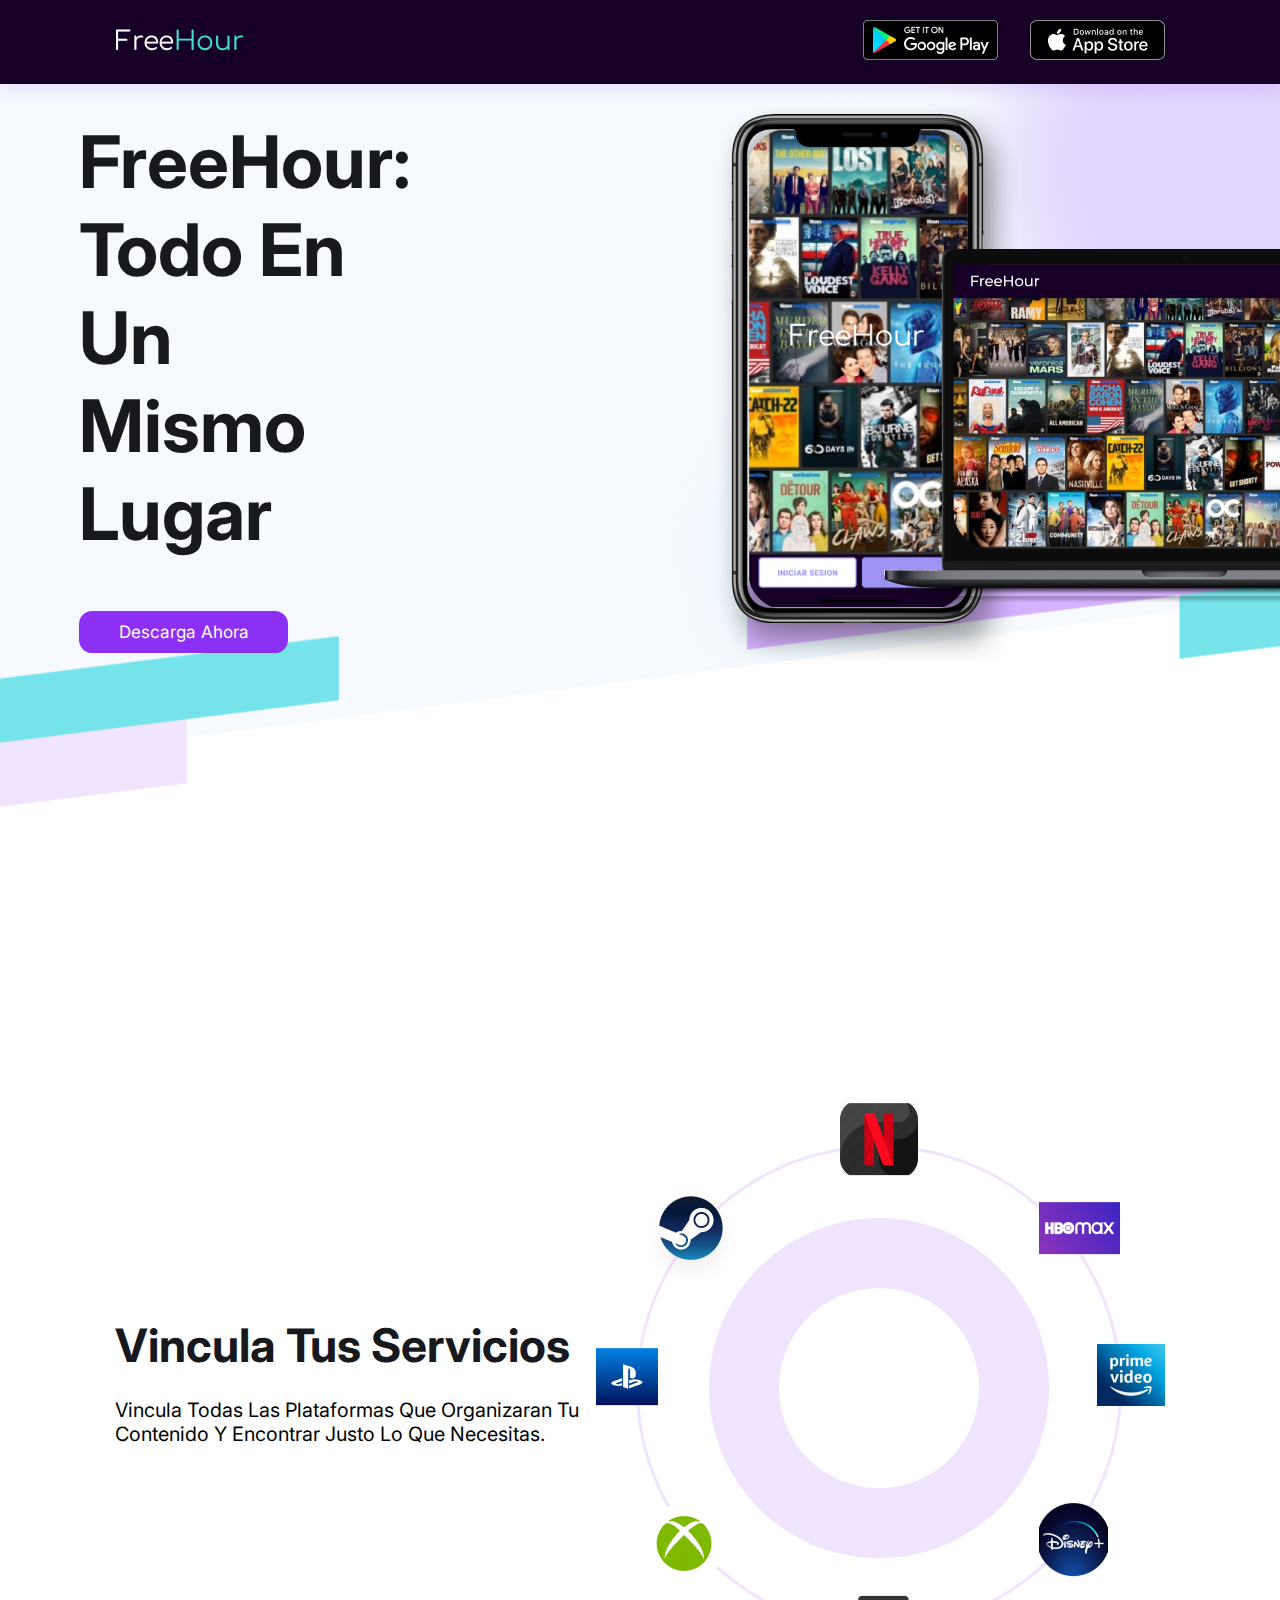
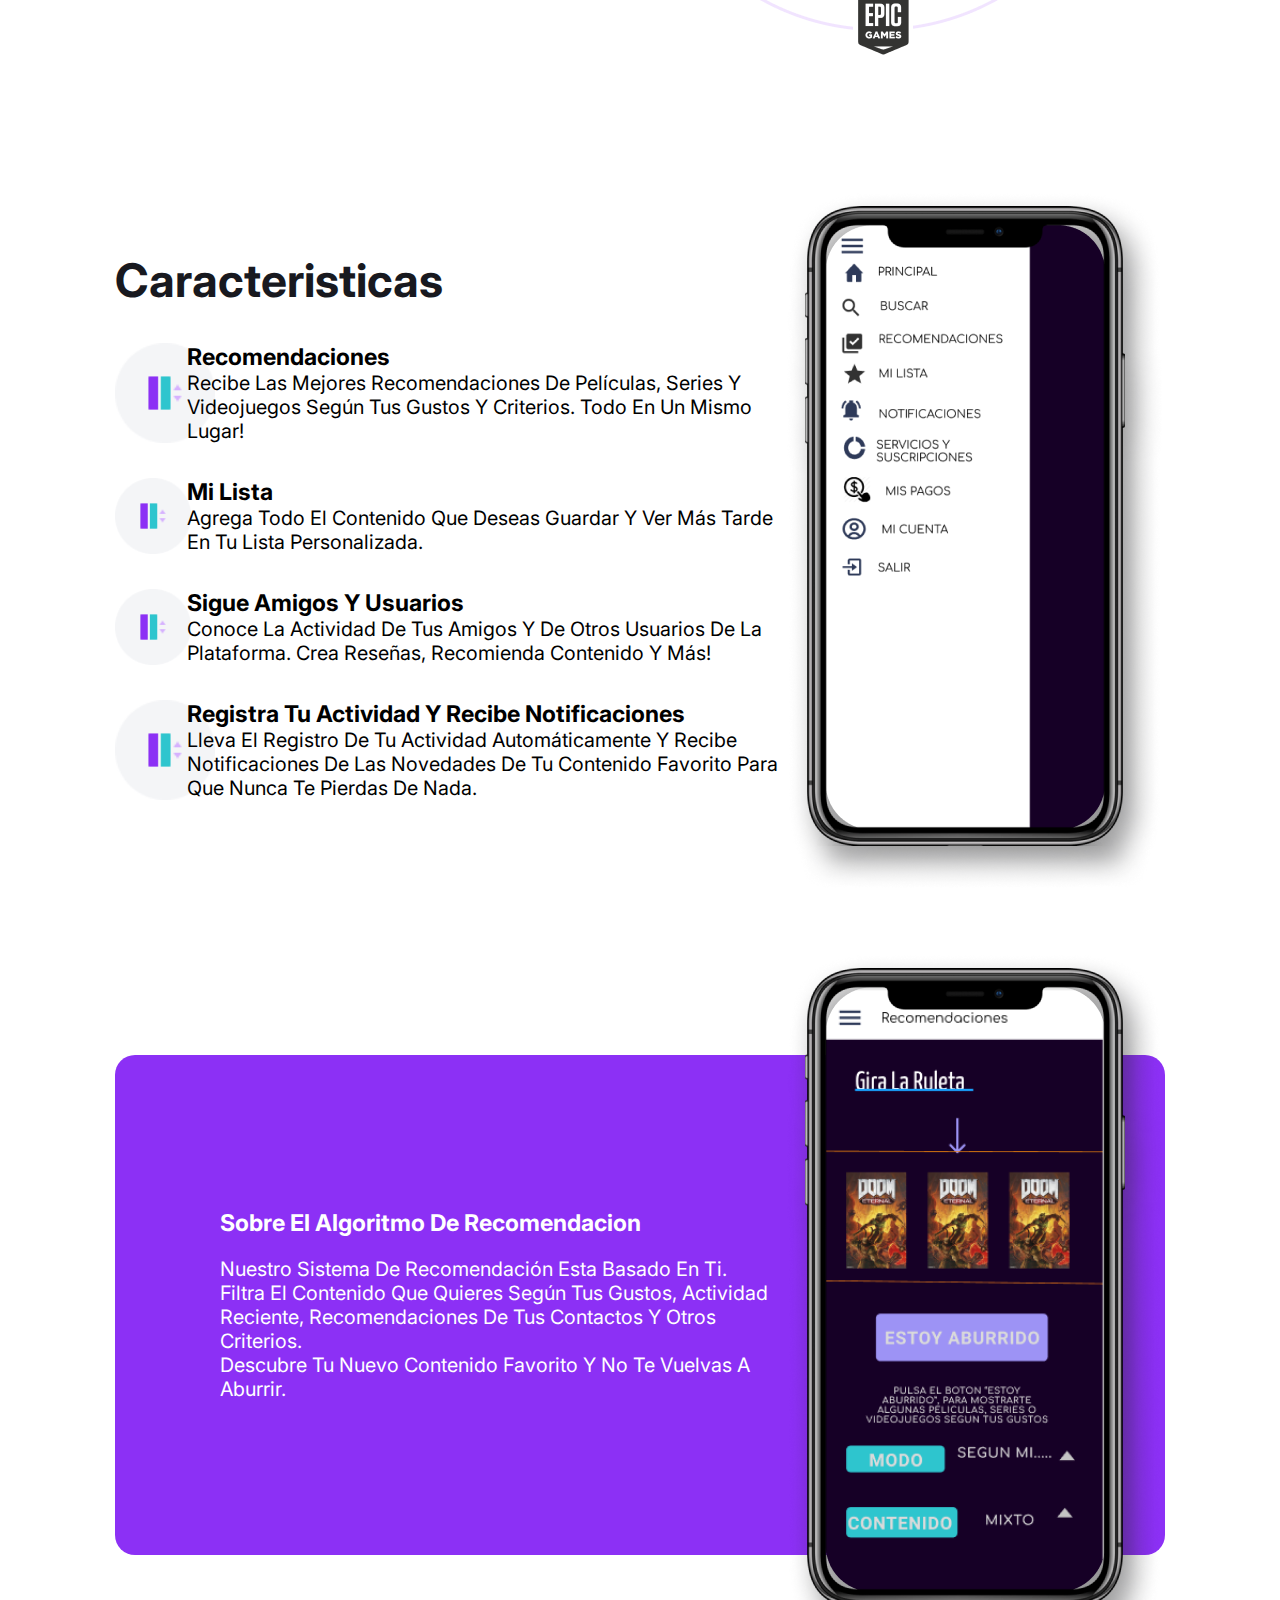
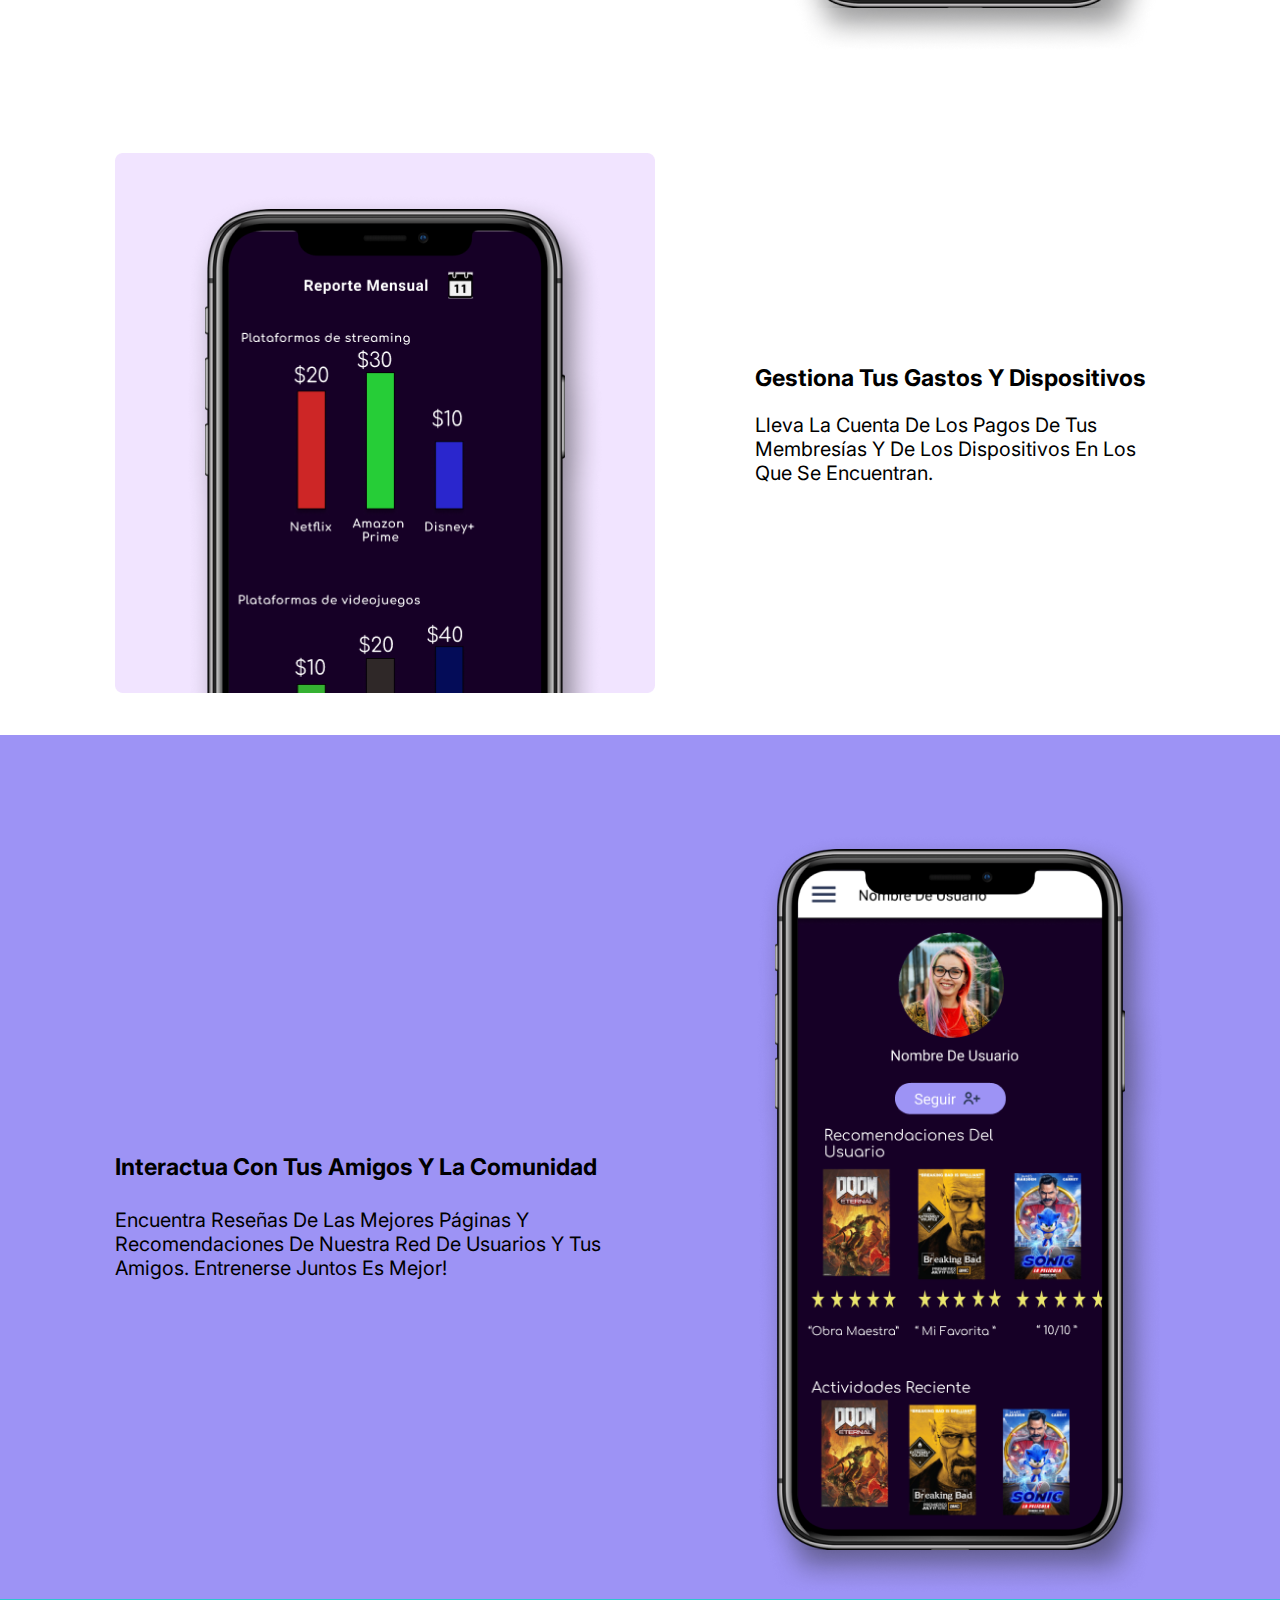
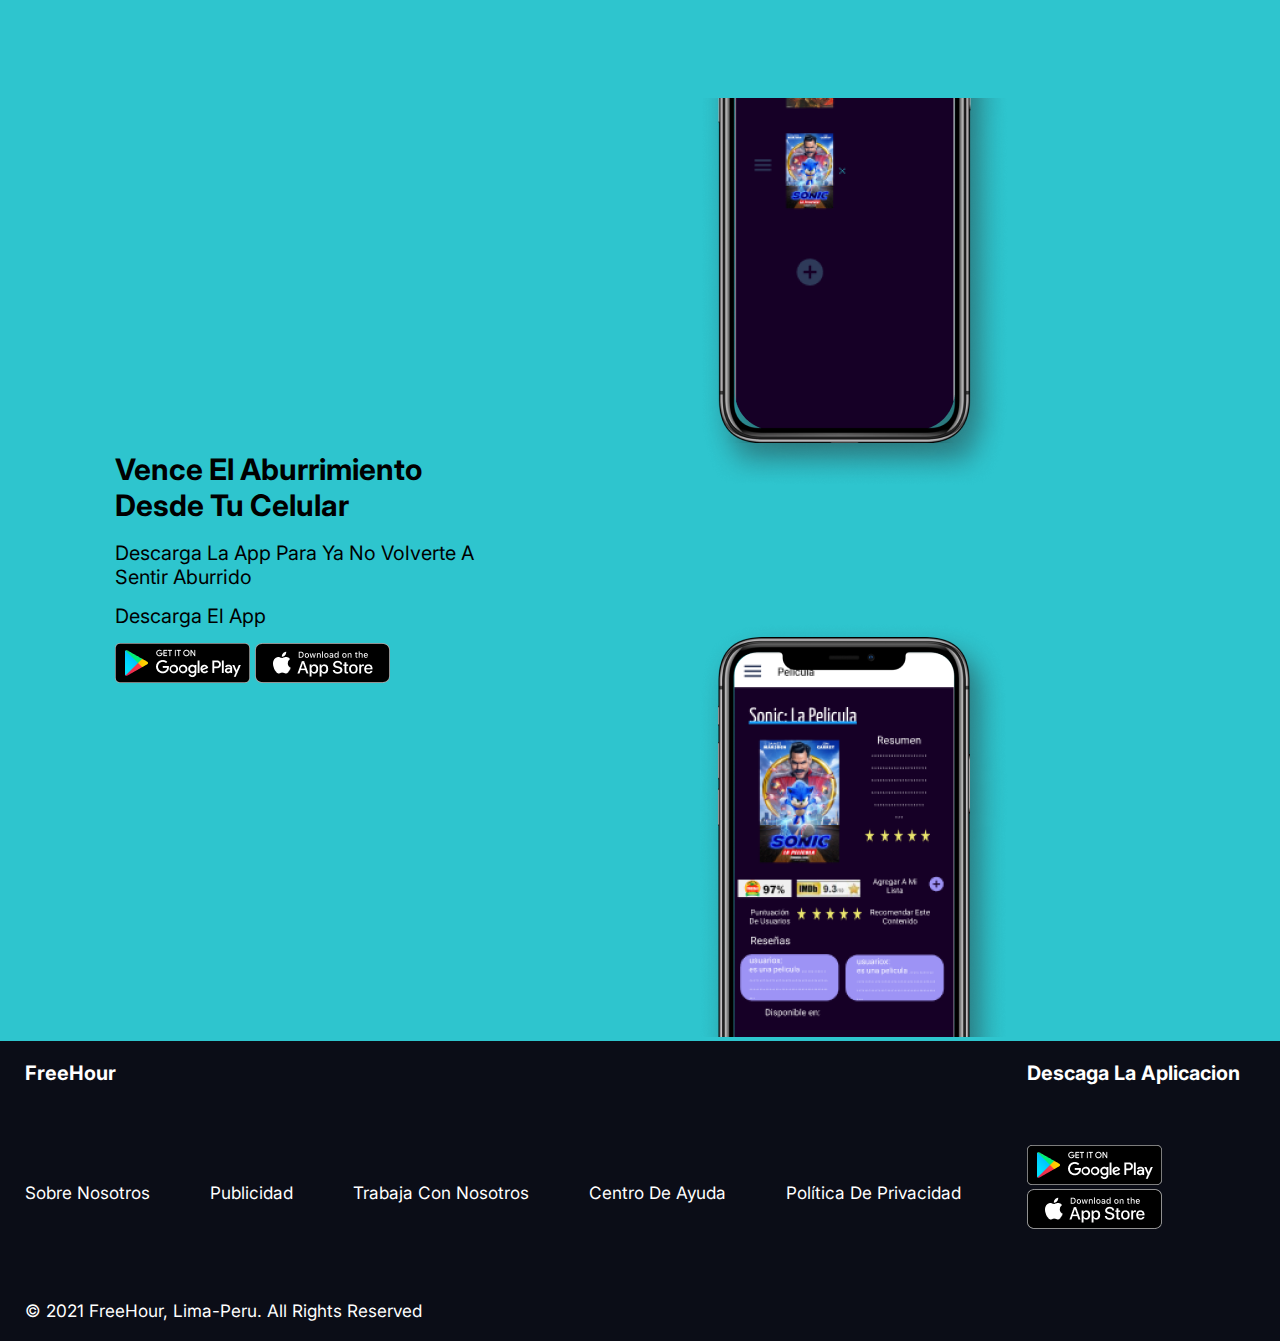
==== index.html @ 17c5844b "Add files via upload" ====
<!DOCTYPE html>
<html lang="en">
<head>
    <meta charset="UTF-8">
    <meta http-equiv="X-UA-Compatible" content="IE=edge">
    <meta name="viewport" content="width=device-width, initial-scale=1.0">
    <title>FreeHour</title>
    <link rel="stylesheet" href="styles.css">
    <link rel="preconnect" href="https://fonts.googleapis.com">
    <link rel="preconnect" href="https://fonts.gstatic.com" crossorigin>
    <!-- font awesome cdn link  -->
    <link rel="stylesheet" href="https://cdnjs.cloudflare.com/ajax/libs/font-awesome/5.15.3/css/all.min.css">
</head>
<body>
    <!--HEADER-->
    <header class="header" id="header">
        <a href="#" class="logo">
            Free<span>Hour</span>
        </a>
        <input type="checkbox" id="menu-bar">
        <label for="menu-bar" class="fas fa-bars"></label>  
        <nav class="navbar">
            <a href="#">
                <img src="./img/Google Play Badge.png" alt="Android">
            </a>
            <a href="#">
                <img src="./img/App Store Badge.png" alt="Ios">
            </a>
        </nav>
    </header>
    <main class="main">
        
        <!--PRINCIPAL-->
        <section class="home" id="home">
           <div class="content">
               <h3>FreeHour:</h3>
               <h3>Todo en un</h3>
               <h3>mismo lugar</h3>
               <a href="#" class="btn">Descarga Ahora</a>
           </div>
           <div class="image">
               <div class="celular">
                    <img src="./img/iPhone X.png" alt="Mobile">
               </div>
               <div class="laptop">
                    <img src="./img/Macbook Pro.png" alt="Desktop"> 
               </div>
           </div>
        </section>
        <!--VINCULA TUS CUENTAS-->
        <section class="vincular">
            <div class="vincular_content">
                 <h2>Vincula tus servicios</h2>
                 <p>Vincula todas las plataformas que organizaran tu contenido y encontrar justo lo que necesitas.</p>
            </div>
            <div class="aplicaciones_img">
                <img src="./img/Logos.png" alt="circulo">
            </div>
        </section>
        <!--CARACTERISTICAS-->
        <section class="caracteristicas">
            <div class="content">
                <h2>Caracteristicas</h2>
                <div class="lista_caracteristicas">
                    <ul>
                        <li>
                            <div class="caracteristicas_items">
                                <img src="./img/Feature Icon with circle.png" alt="">
                            </div>                            
                            <div class="caracteristicas_items_2">
                                <h3>Recomendaciones</h3>
                                <p>Recibe las mejores recomendaciones de películas, series y videojuegos según tus gustos y criterios. Todo en un mismo lugar!</p>
                            </div>
                        </li>
                        <li>
                            <div class="caracteristicas_items">
                                <img src="./img/Feature Icon with circle.png" alt="">
                            </div>
                            <div class="caracteristicas_items_2">
                                <h3>Mi lista</h3>
                                <p>Agrega todo el contenido que deseas guardar y ver más tarde en tu lista personalizada. </p>
                            </div>
                        </li>
                        <li>
                            <div class="caracteristicas_items">
                                <img src="./img/Feature Icon with circle.png" alt="">
                            </div>
                            <div class="caracteristicas_items_2">
                                <h3>Sigue amigos y usuarios</h3>
                                <p>Conoce la actividad de tus amigos y de otros usuarios de la plataforma. Crea reseñas, recomienda contenido y más!</p>
                            </div>
                        </li>
                        <li>
                            <div class="caracteristicas_items">
                                <img src="./img/Feature Icon with circle.png" alt="">
                            </div>
                            <div class="caracteristicas_items_2">
                                <h3>Registra tu actividad y recibe notificaciones</h3>
                                <p>Lleva el registro de tu actividad automáticamente y recibe notificaciones de las novedades de tu contenido
                                    favorito para que nunca te pierdas de nada.</p>
                            </div>                            
                        </li>
                    </ul>
                </div>
            </div>
            <div class="caracteristicas_img">
                <img src="./img/iPhone X_caracteristicas.png" alt="menu_caracteristicas">
            </div>
        </section>
        <!--SOBRE EL ALGORITMO-->
        <section class="algoritmo">
            <div class="card">
                <div class="content">
                    <h3>Sobre el algoritmo de recomendacion</h3>
                    <p>Nuestro sistema de recomendación esta basado en ti.</p>
                    <p>Filtra el contenido que quieres según tus gustos, actividad reciente, recomendaciones de tus contactos y otros criterios.</p>
                    <p>Descubre tu nuevo contenido favorito y no te vuelvas a aburrir.</p>
                </div>
                <div>
                    <img src="./img/iPhone X_algoritmo.png" alt="algoritmo">
                </div>
            </div>
        </section>
        <!--GESTIONA TUS GASTOS-->
        <section class="gastos">
            <div class="img_gastos">
                <img src="./img/Phone Mockup.png" alt="gastos">
            </div>
            <div class="content">
                <h3>Gestiona tus gastos y dispositivos</h3>
                <p>Lleva la cuenta de los pagos de tus membresías y de los dispositivos en los que se encuentran.</p>
            </div>
        </section>
        <!--INTERACTUA CON LA COMUNIDAD-->
        <section class="comunidad">
            <div class="content">
                <h3>Interactua con tus amigos y la comunidad</h3>
                <p>Encuentra reseñas de las mejores páginas y recomendaciones de nuestra red de usuarios y tus amigos. Entrenerse juntos es mejor!</p>
            </div>
            <div class="img_comunidad">
                <img src="./img/iPhone X_comunidad.png" alt="Comunidad">
            </div>
        </section>
        <!--DESCARGA-->
        <section class="descarga">
            <div class="content">
                <div class="title">
                    <h2>Vence el aburrimiento</h2>
                    <h2>desde tu celular</h2>
                </div>
                <p>Descarga la app para ya no volverte a sentir aburrido</p>
                <p>Descarga el app</p>
                <div class="img_descarga_app">
                    <a href="#">
                        <img src="./img/Google Play Badge.png" alt="Android">
                    </a>
                    <a href="#">
                        <img src="./img/App Store Badge.png" alt="Ios">
                    </a>
                </div>
            </div>
            <div class="img_app">
                <img src="./img/Phone Mockup_arriba.png" alt="celular_arriba">
                <img src="./img/iPhone X_abajo.png" alt="celular_abajo">
            </div>
            
        </section>
    </main>
    <!--FOOTER-->
    <footer class="footer_section">
        
        <div class="content">
            <h2>FreeHour</h2>
            <nav class="menu">
                <ul>
                    <li>Sobre Nosotros</li>
                    <li> Publicidad</li>
                    <li>Trabaja  con Nosotros</li>
                    <li>Centro de Ayuda</li>
                    <li>Política de Privacidad</li>
                </ul>
            </nav>
            <p>© 2021 FreeHour, Lima-Peru. All rights reserved</p>
        </div>
        <div class="descagar_aplicacion">
            <h2>Descaga la aplicacion</h2>
            <a href="#">
                <img src="./img/Google Play Badge.png" alt="Android">
            </a>
            <a href="#">
                <img src="./img/App Store Badge.png" alt="Ios">
            </a>
        </div>
    </footer>
    <!--SCROLL UP-->
    <a href=""></a>
</html>
---- styles.css ----
@import url('https://fonts.googleapis.com/css2?family=Comfortaa:wght@400;600;700&display=swap');
@import url('https://fonts.googleapis.com/css2?family=Inter:wght@300;400;500;600;900&display=swap');
:root{
    --header-color:#160026;
    --header-color-font:#fff;
}

*{
    margin: 0;
    padding: 0;
    box-sizing: border-box;
    text-decoration: none;
    outline: none;
    border: none;
    text-transform: capitalize;
}

*::selection{
    background: var(--header-color-font);
    color: #fff;
}

html{
    font-size: 82.5%;
    overflow-x: hidden;
}

body{
    background: #f9f9f9;
}

section{
    min-height: 80vh;
    padding: 0 9%;
    padding-top: 7.5rem;
}

.btn{
    font-family: 'Inter';
    display: inline-block;
    margin-top: 4rem;
    padding: .8rem 3rem;
    border-radius: 1rem;
    background: #8C30F5;
    font-size: 1.3rem;
    color: #160026;
    cursor: pointer;
    color: var(--header-color-font);
}

header{
    
    position: fixed;
    top: 0;
    left: 0;
    width: 100%;
    background: var(--header-color);
    box-shadow: 0 .5rem 1rem rgba(103, 28, 224, 0.1);
    padding: 1.5rem 9%;
    display: flex;
    align-items: center;
    justify-content: space-between;
    z-index: 1000;
}

header .logo{
    font-size: 2rem;
    font-family: 'Comfortaa', sans-serif;
    color: var(--header-color-font);
}

header .logo span{
    color:turquoise;
}

header .navbar a{
    font-family: 'Comfortaa', sans-serif;
    font-size: 1.2rem;
    margin-left: 2rem;
    color:var(--header-color-font)
}

header .navbar a:hover{
    color:violet;
}

header input{
    display:none;
}

header label{
    color: var(--header-color-font);
    font-size: 2rem;
    cursor: pointer;
    visibility: none;
    opacity: 0;
}

.home{
    padding-bottom: 300px;
    display: flex;
    /*flex-direction: column;*/
    align-items: center;
    justify-content: center;
    background: url(./img/Background.png) no-repeat;
    background-size: cover;
    background-position: center;
}

.home .content{
    justify-items: center;
}

.home .image{
    padding-left: 300px;
    display:flex;
}

.home .image img{
    
    animation: float 3s linear infinite;
    
}

.home .image .celular{
    width: 25vw;
}

.home .image .laptop{
    margin-top: 150px;
    margin-left: -150px;
    width: 25vw;
}

@keyframes float{
    0%, 100%{
        transform: translateY(0rem);
    }
    50%{
        transform: translateY(-3.5rem);
    }
}

.home .content h3{
    font-family: 'Inter';
    font-size: 5.5rem;
    color: #18191F;
}

.vincular{
    display: flex;
    background: #FFFFFF;
    align-items: center;
    justify-content: center;
    
}

.vincular .vincular_content h2{
    font-family: 'Inter';
    font-size: 3.5rem;
    color: #18191F;
    margin-bottom: 5%;
}

.vincular .vincular_content p{
    font-family: 'Inter';
    font-size: 1.5rem;
}

.caracteristicas{
    background: #FFFFFF;
    display: flex;
    align-items: center;
    justify-content: center;
}

.caracteristicas .content h2{
    font-family: 'Inter';
    font-size: 3.5rem;
    color: #18191F;
    padding-bottom: 35px;
}

.caracteristicas .content .lista_caracteristicas{
    display: flex;
    font-family: 'Inter';
    font-size: 1.5rem;
    justify-content: space-between;
}
.lista_caracteristicas ul li{
    display: flex;
    padding-bottom: 35px;
}

.caracteristicas_items{
    display: flex;
    flex-direction: row;
}
.caracteristicas_items_2{
    display: flex;
    flex-direction: column;
}
.caracteristicas .content .lista_caracteristicas li{
    list-style: none;
}

.algoritmo{
    background: #FFFFFF;
    align-items: center;
    justify-content: center;
    display: flex;
}

.algoritmo .card{
    display: flex;
    align-items: center;
    justify-content: center;
    background:  #8C30F5;
    border-radius: 20px;
    height: 500px;
    width: 1500px;
    position: relative;
    padding-left: 10%;
}

.algoritmo .content{
    font-family: 'Inter';  
    font-size: 1.5rem;
    color: var(--header-color-font);
    
}

.algoritmo .content h3{
    margin-bottom: 20px;
    
}

.algoritmo .content p{
    margin-bottom: none;
}

.gastos{
    background: #FFFFFF;
    display: flex;
    align-items: center;
    justify-content: center;
}

.gastos .content{
    padding-left: 100px;
    font-family: 'Inter';
    font-size: 1.5rem;
}

.gastos .content h3{
    margin-bottom: 5%;
}

.comunidad{
    background: #9D93F5;
    display: flex;
    align-items: center;
    justify-content: center;
}

.comunidad .content{
    font-family: 'Inter';
    font-size: 1.5rem;
    padding-right: 10%;
}

.comunidad .content h3{
    margin-bottom: 5%;
}

.descarga{
    background: #2EC5CE;
    display: flex;
    align-items: center;
    justify-content: center;
    
}

.descarga .content{
    font-family: 'Inter';
    font-size: 1.5rem;
    padding-right: 20%;
}

.descarga .content .title{
    margin-bottom: 5%;
}

.descarga .content p{
    margin-bottom: 4%;
}

.footer_section{
    background: #0B0D17;
    color: var(--header-color-font);
    display: flex;
    height: 300px;
    justify-content: space-between;
}

.footer_section .content{
    justify-content: space-between;
    font-family: 'Inter';
    display: flex;
    flex-direction: column;
    
    padding-left: 25px;
}

.footer_section .content h2{
    padding-top: 20px;
    font-size: 1.5rem;
}

.footer_section .content p{
    padding-bottom: 20px;
    font-size: 1.3rem;
}

.footer_section .content .menu ul{
    display: flex;
    font-size: 1.3rem;
}

.footer_section .content .menu ul li{
    
    padding-right: 60px;
    list-style: none;
}

.footer_section .descagar_aplicacion{
    display: flex;
    flex-direction: column;
    padding-right: 40px;
}
.footer_section .descagar_aplicacion h2{
    padding-top: 20px;
    padding-bottom: 60px;
    font-size: 1.5rem;
    font-family: 'Inter';
}






















































/*media queries*/
@media (max-width:1200px){
    html{
        font-size: 72.5%;
        overflow-x: hidden;
    }
    .laptop img{
        display: none;
    }
}

@media (max-width:768px){
    
    header label{
        visibility: visible;
        opacity: 1;
    }
    header .navbar{
        position: absolute;
        top: 100%;
        left: 0;
        width: 100%;
        background: #fff;
        padding:1rem 2rem;
        border-top: 1px solid rgba(124, 46, 197, 0.2);
        box-shadow: 0 .5rem 1rem rgba(124, 46, 197, 0.1);
        transform-origin: top;
        transform: scaleY(0);
        opacity: 0;
    }
    header .navbar a{
        color:var(--header-color);
        display: block;
        margin: 2rem 0;
        font-size: 2rem;
    }
    header input:checked ~ .navbar{
        transform: scaleY(1);
        opacity: 1;
    }

    header input:checked ~label::before{
        content: '\f00d';
    }
}

@media (max-width:450px){
    html{
        font-size: 62.5%;
        overflow-x: hidden;
    }
}
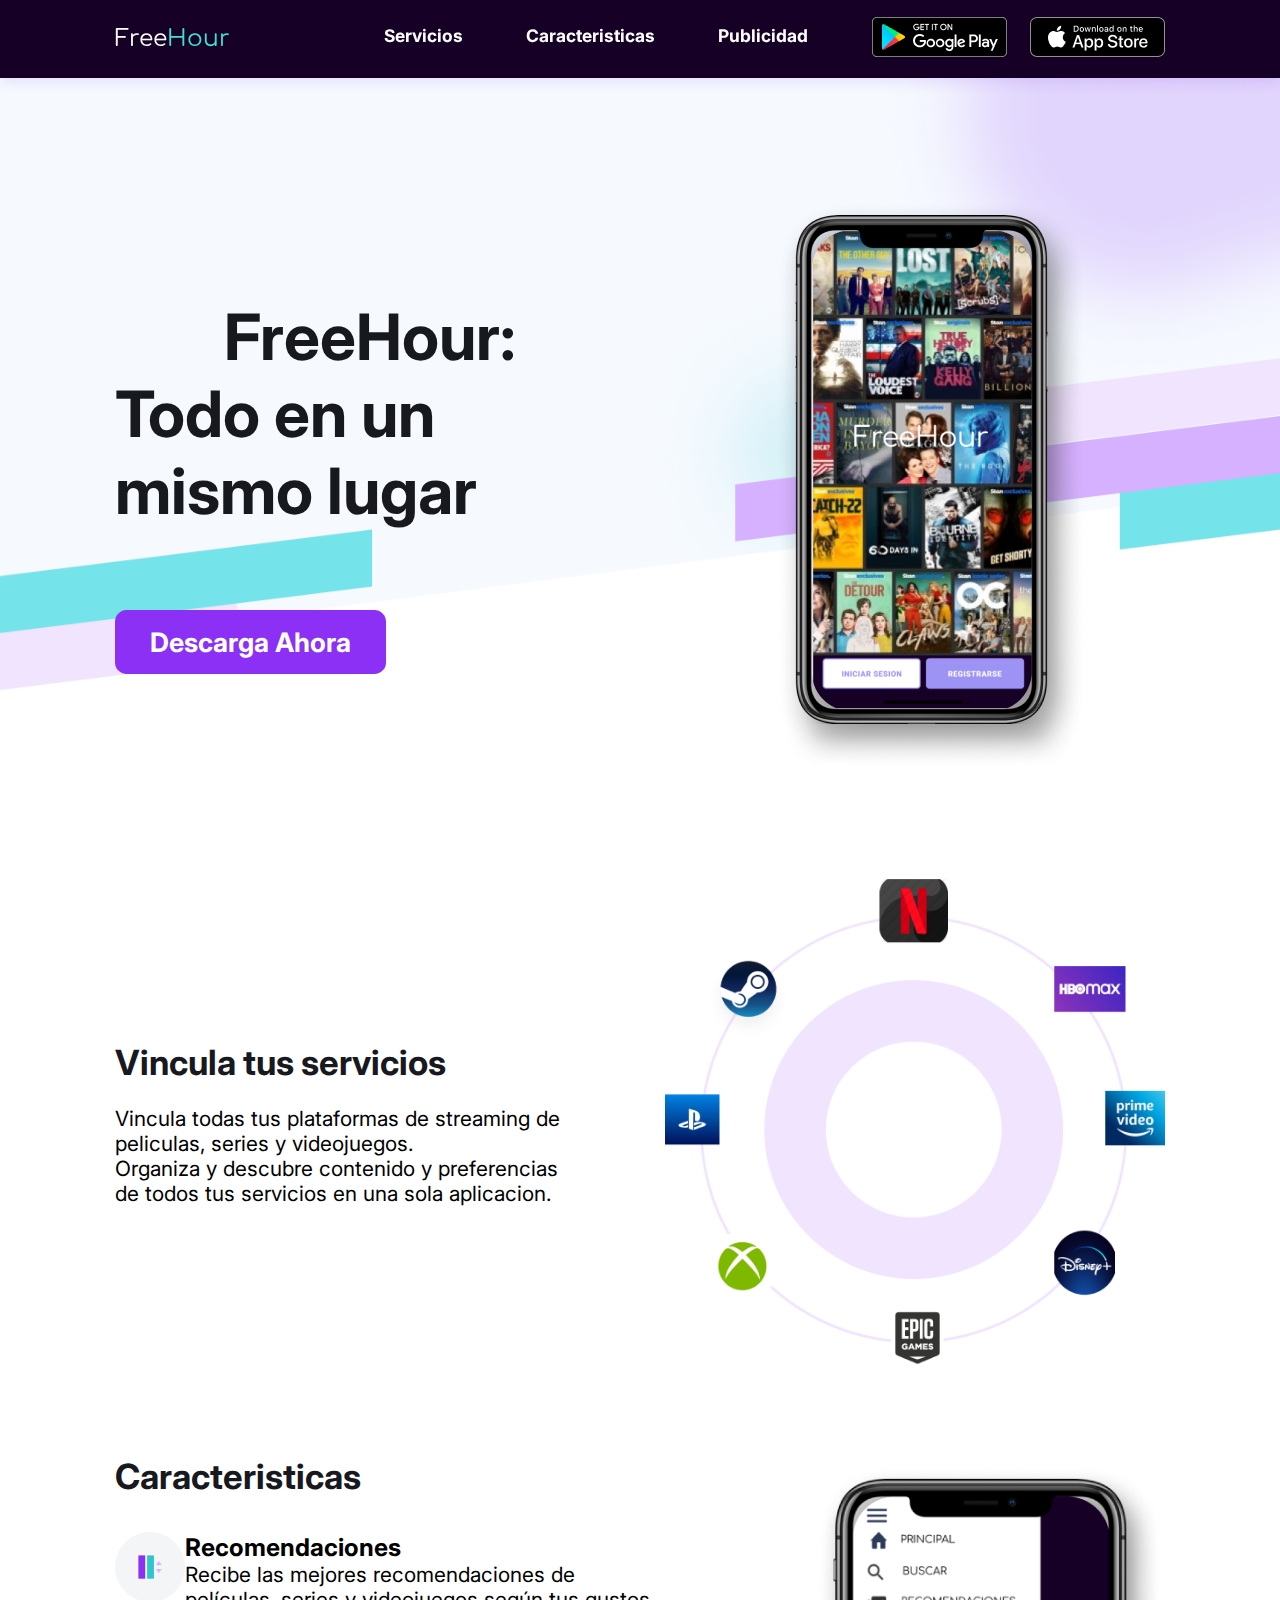
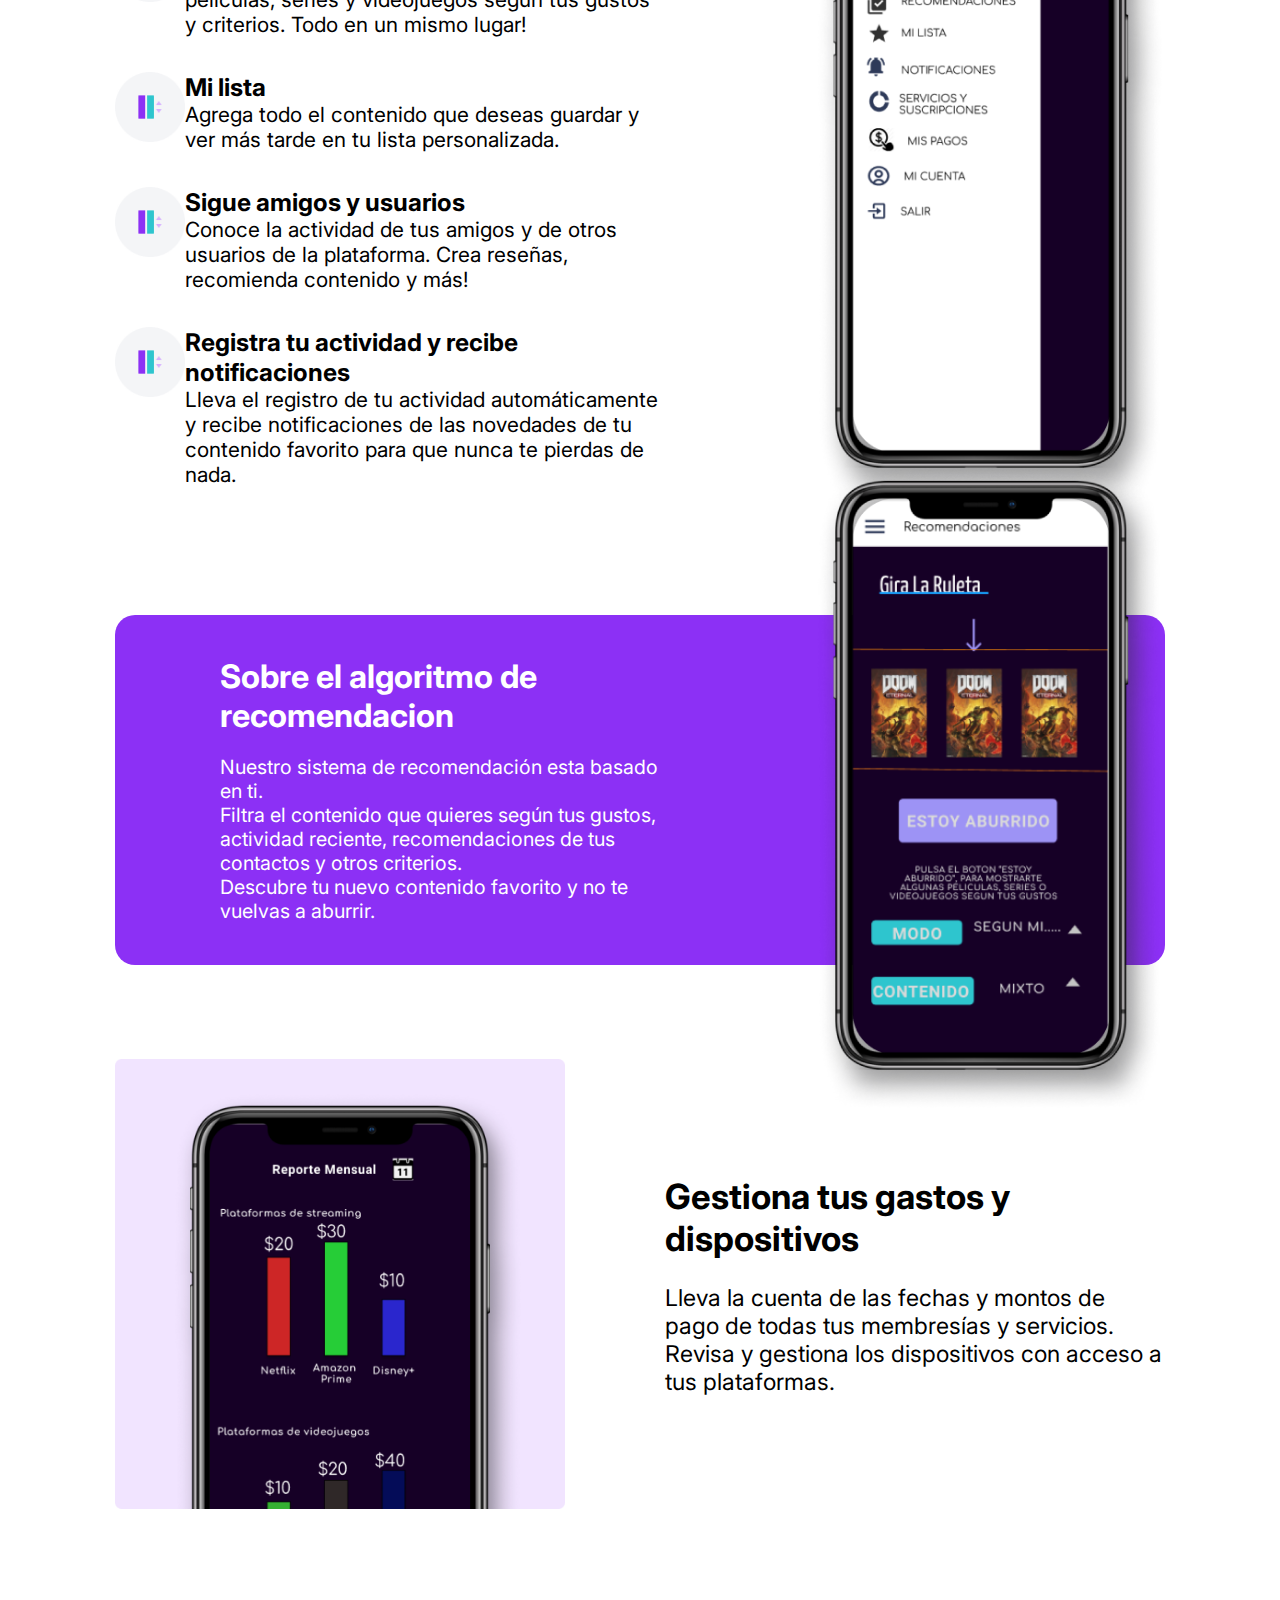
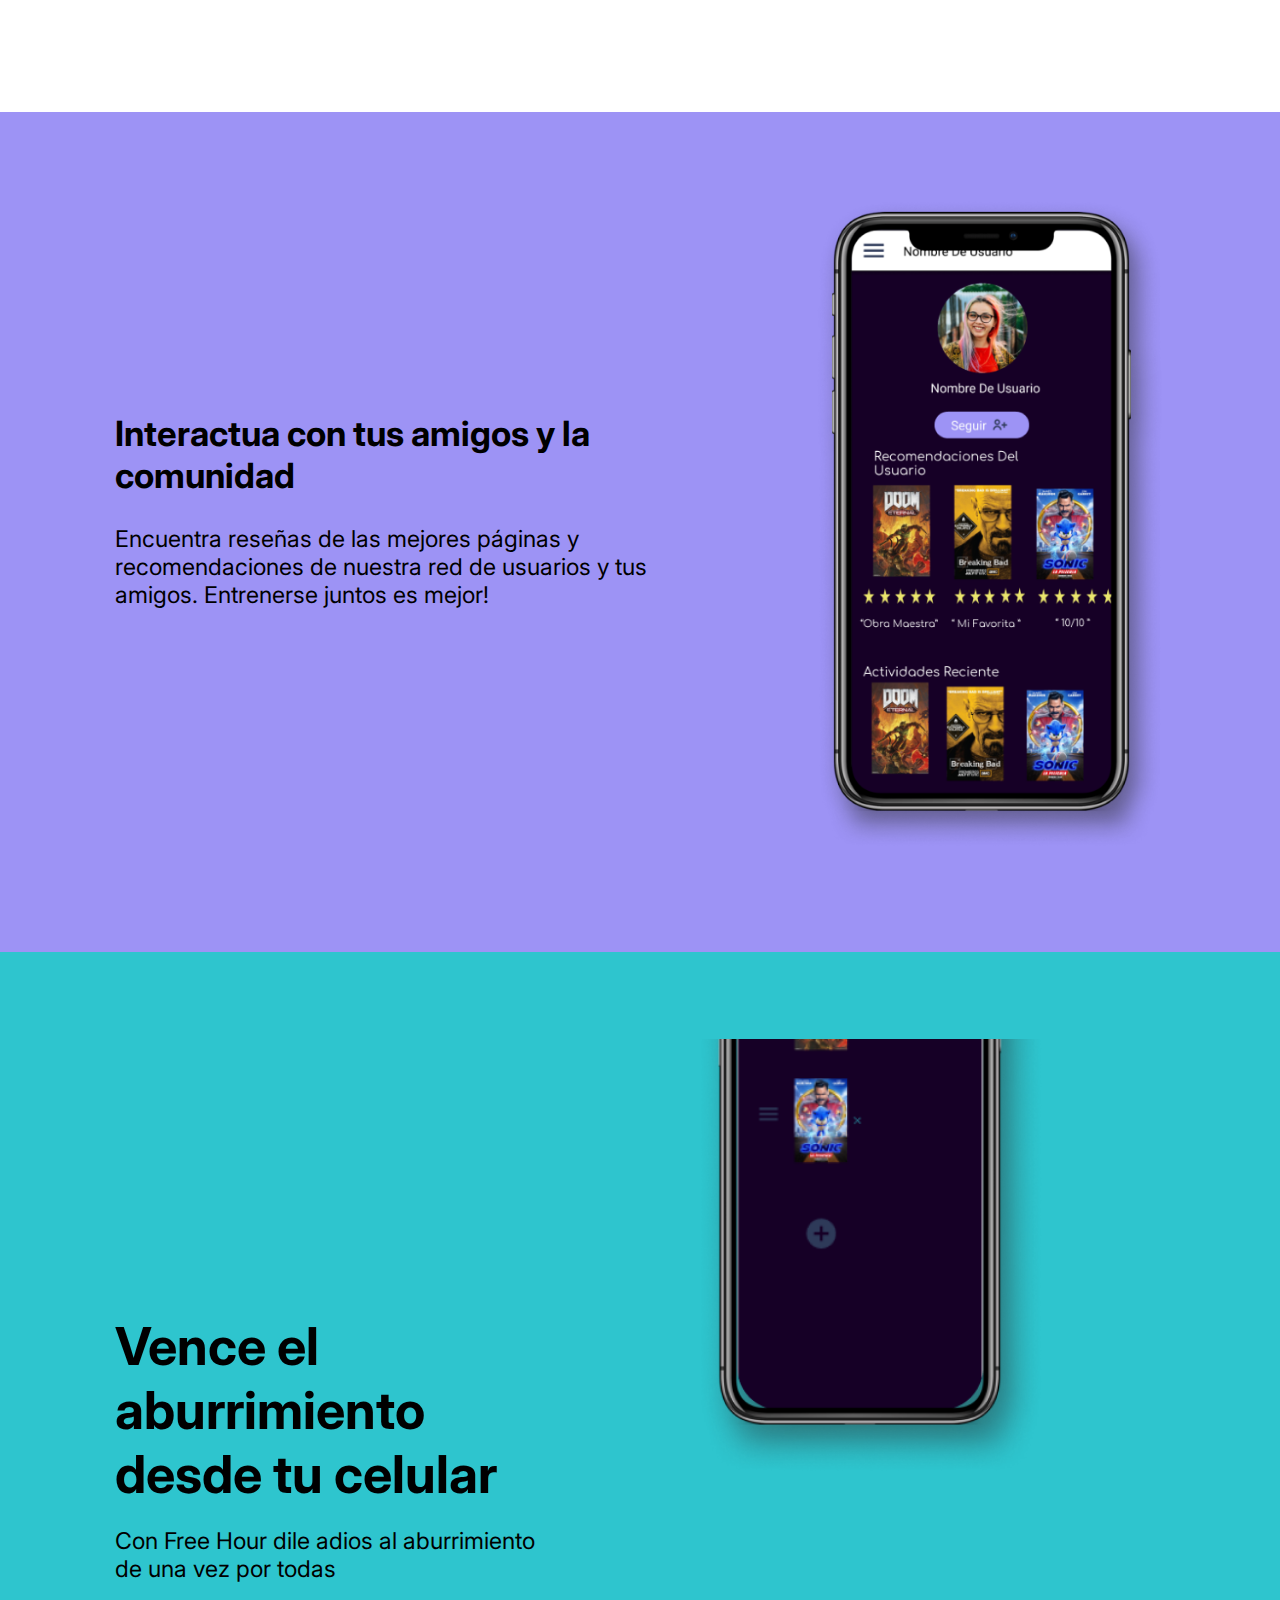
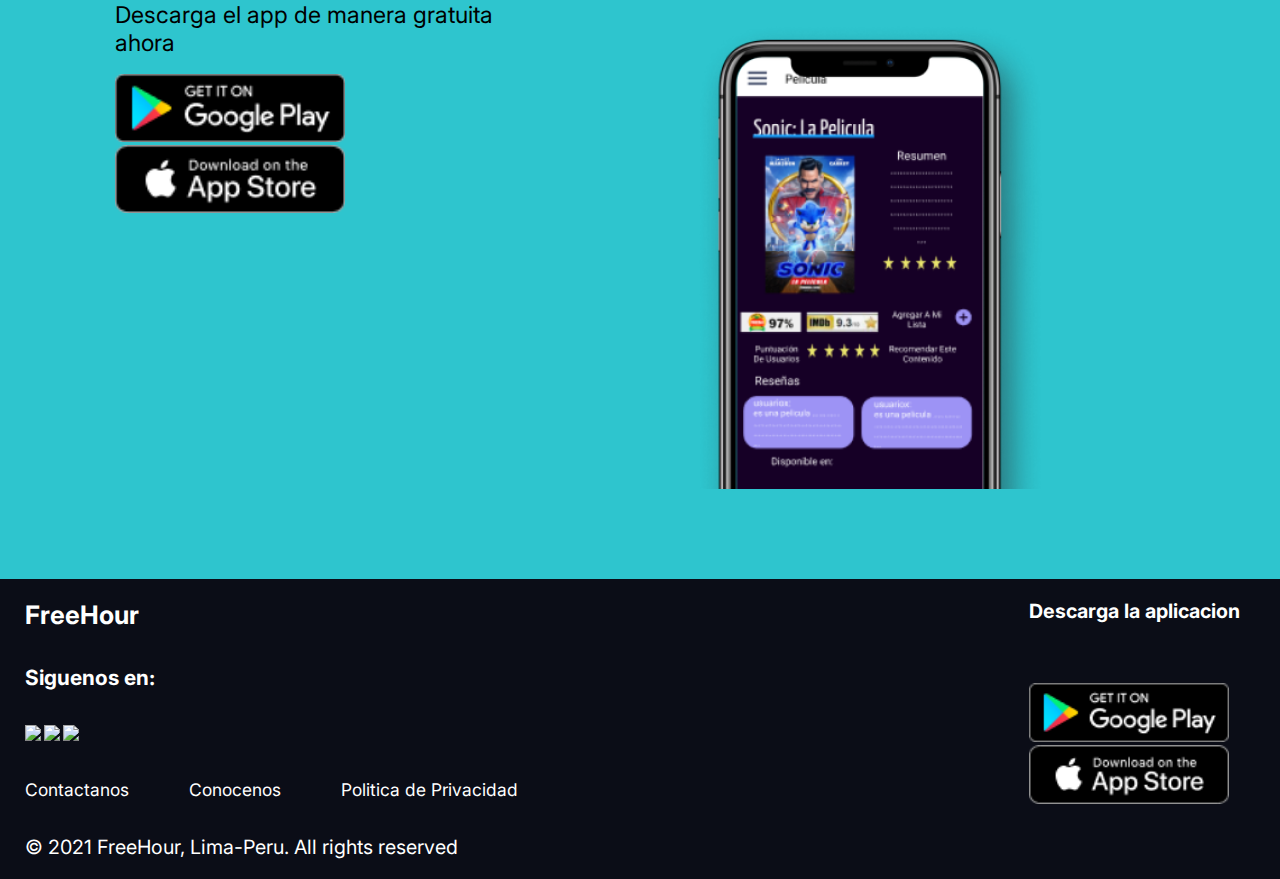
==== commit daf7b93d: "Actualización del archivo HTLM fuente" ====
--- a/index.html
+++ b/index.html
@@ -1,29 +1,34 @@
 <!DOCTYPE html>
 <html lang="en">
-<head>
-    <meta charset="UTF-8">
-    <meta http-equiv="X-UA-Compatible" content="IE=edge">
-    <meta name="viewport" content="width=device-width, initial-scale=1.0">
-    <title>FreeHour</title>
-    <link rel="stylesheet" href="styles.css">
-    <link rel="preconnect" href="https://fonts.googleapis.com">
-    <link rel="preconnect" href="https://fonts.gstatic.com" crossorigin>
-    <!-- font awesome cdn link  -->
-    <link rel="stylesheet" href="https://cdnjs.cloudflare.com/ajax/libs/font-awesome/5.15.3/css/all.min.css">
-</head>
+    <head>
+        <meta charset="UTF-8">
+        <meta http-equiv="X-UA-Compatible" content="IE=edge">
+        <meta name="viewport" content="width=device-width, initial-scale=1.0">
+        <title>FreeHour</title>
+        <link rel="stylesheet" href="styles.css">
+        <link rel="preconnect" href="https://fonts.googleapis.com">
+        <link rel="preconnect" href="https://fonts.gstatic.com" crossorigin>
+        <!-- font awesome cdn link  -->
+        <link rel="shortcut icon" href="./img/favicon.ico" type="image/x-icon">
+        <link href="https://cdn.jsdelivr.net/npm/bootstrap-icons@1.5.0/font/bootstrap-icons.css" rel="stylesheet">
+        <link rel="stylesheet" href="https://cdnjs.cloudflare.com/ajax/libs/font-awesome/5.15.3/css/all.min.css">
+    </head>
 <body>
     <!--HEADER-->
     <header class="header" id="header">
-        <a href="#" class="logo">
+        <a href="./index.html" class="logo">
             Free<span>Hour</span>
         </a>
         <input type="checkbox" id="menu-bar">
         <label for="menu-bar" class="fas fa-bars"></label>  
         <nav class="navbar">
-            <a href="#">
+            <a href="#cuentas"><h2> Servicios</h2></a>
+            <a href="#caract"><h2> Caracteristicas</h2></a>
+            <a href="./contactanos.html"><h2> Publicidad</h2></a>
+            <a href="https://play.google.com/store/apps?hl=es_PE&gl=US">
                 <img src="./img/Google Play Badge.png" alt="Android">
             </a>
-            <a href="#">
+            <a href="https://apps.apple.com/es/developer/apple/id284417353?mt=12">
                 <img src="./img/App Store Badge.png" alt="Ios">
             </a>
         </nav>
@@ -34,9 +39,9 @@
         <section class="home" id="home">
            <div class="content">
                <h3>FreeHour:</h3>
-               <h3>Todo en un</h3>
-               <h3>mismo lugar</h3>
-               <a href="#" class="btn">Descarga Ahora</a>
+               <h3>Todo en un mismo lugar</h3>
+
+               <a href="#download" class="btn">Descarga Ahora</a>
            </div>
            <div class="image">
                <div class="celular">
@@ -48,17 +53,18 @@
            </div>
         </section>
         <!--VINCULA TUS CUENTAS-->
-        <section class="vincular">
+        <section class="vincular" id = "cuentas">
             <div class="vincular_content">
                  <h2>Vincula tus servicios</h2>
-                 <p>Vincula todas las plataformas que organizaran tu contenido y encontrar justo lo que necesitas.</p>
+                 <p>Vincula todas tus plataformas de streaming de peliculas, series y videojuegos.</p>
+                 <p>Organiza y descubre contenido y preferencias de todos tus servicios en una sola aplicacion.</p>
             </div>
             <div class="aplicaciones_img">
                 <img src="./img/Logos.png" alt="circulo">
             </div>
         </section>
         <!--CARACTERISTICAS-->
-        <section class="caracteristicas">
+        <section class="caracteristicas" id="caract">
             <div class="content">
                 <h2>Caracteristicas</h2>
                 <div class="lista_caracteristicas">
@@ -128,7 +134,8 @@
             </div>
             <div class="content">
                 <h3>Gestiona tus gastos y dispositivos</h3>
-                <p>Lleva la cuenta de los pagos de tus membresías y de los dispositivos en los que se encuentran.</p>
+                <p>Lleva la cuenta de las fechas y montos de pago de todas tus membresías y servicios.</p>
+                <p>Revisa y gestiona los dispositivos con acceso a tus plataformas.</p>
             </div>
         </section>
         <!--INTERACTUA CON LA COMUNIDAD-->
@@ -142,19 +149,19 @@
             </div>
         </section>
         <!--DESCARGA-->
-        <section class="descarga">
+        <section class="descarga" id = "download">
             <div class="content">
                 <div class="title">
                     <h2>Vence el aburrimiento</h2>
                     <h2>desde tu celular</h2>
                 </div>
-                <p>Descarga la app para ya no volverte a sentir aburrido</p>
-                <p>Descarga el app</p>
+                <p>Con Free Hour dile adios al aburrimiento de una vez por todas</p>
+                <p>Descarga el app de manera gratuita ahora</p>
                 <div class="img_descarga_app">
-                    <a href="#">
+                    <a href="https://play.google.com/store/apps?hl=es_PE&gl=US">
                         <img src="./img/Google Play Badge.png" alt="Android">
                     </a>
-                    <a href="#">
+                    <a href="https://apps.apple.com/es/developer/apple/id284417353?mt=12">
                         <img src="./img/App Store Badge.png" alt="Ios">
                     </a>
                 </div>
@@ -171,27 +178,32 @@
         
         <div class="content">
             <h2>FreeHour</h2>
+            <h3>Siguenos en:</h3>
+            <div class="redes">
+                <a href="https://www.instagram.com/instagram/?hl=es"> <img src="https://img.icons8.com/fluency/48/000000/instagram-new.png"/> </a>
+                <a href="https://www.facebook.com/facebookapp/?brand_redir=185150934832623"><img src="https://img.icons8.com/fluency/48/000000/facebook.png"/></a>
+                <a href="https://twitter.com/Twitter"><img src="https://img.icons8.com/fluency/48/000000/twitter.png"/></a> 
+            </div>
+
             <nav class="menu">
                 <ul>
-                    <li>Sobre Nosotros</li>
-                    <li> Publicidad</li>
-                    <li>Trabaja  con Nosotros</li>
-                    <li>Centro de Ayuda</li>
-                    <li>Política de Privacidad</li>
+                    <a href="./contactanos.html#contacto"><li>Contactanos</li></a>
+                    <a href="https://dle.rae.es/conocer"><li>Conocenos</li></a>
+                    <a href="./privacidad.html"><li>Politica de Privacidad</li></a>
                 </ul>
             </nav>
             <p>© 2021 FreeHour, Lima-Peru. All rights reserved</p>
         </div>
         <div class="descagar_aplicacion">
-            <h2>Descaga la aplicacion</h2>
-            <a href="#">
+            <h2>Descarga la aplicacion</h2>
+            <a href="https://play.google.com/store/apps?hl=es_PE&gl=US">
                 <img src="./img/Google Play Badge.png" alt="Android">
             </a>
-            <a href="#">
+            <a href="https://apps.apple.com/es/developer/apple/id284417353?mt=12">
                 <img src="./img/App Store Badge.png" alt="Ios">
             </a>
         </div>
     </footer>
     <!--SCROLL UP-->
-    <a href=""></a>
+   
 </html>--- a/styles.css
+++ b/styles.css
@@ -12,8 +12,7 @@
     box-sizing: border-box;
     text-decoration: none;
     outline: none;
-    border: none;
-    text-transform: capitalize;
+    
 }
 
 *::selection{
@@ -31,22 +30,24 @@
 }
 
 section{
-    min-height: 80vh;
+    min-height: 50vh;
     padding: 0 9%;
     padding-top: 7.5rem;
+
 }
 
 .btn{
     font-family: 'Inter';
     display: inline-block;
-    margin-top: 4rem;
-    padding: .8rem 3rem;
+    margin-top: 7rem;
+    padding:1.4rem 3rem;
     border-radius: 1rem;
     background: #8C30F5;
-    font-size: 1.3rem;
+    font-size: 2.3rem;
     color: #160026;
     cursor: pointer;
     color: var(--header-color-font);
+    font-weight: bold;
 }
 
 header{
@@ -63,7 +64,19 @@
     justify-content: space-between;
     z-index: 1000;
 }
-
+header .navbar h2{
+    
+    color: var(--header-color-font);
+    list-style: none;
+    font-family: 'Inter', sans-serif;
+    font-size: 1.5rem;
+    margin-top: 8px;
+    margin-right: 40px;
+    
+}
+header .navbar{
+    display: flex;
+}
 header .logo{
     font-size: 2rem;
     font-family: 'Comfortaa', sans-serif;
@@ -75,6 +88,7 @@
 }
 
 header .navbar a{
+    display: block;
     font-family: 'Comfortaa', sans-serif;
     font-size: 1.2rem;
     margin-left: 2rem;
@@ -97,8 +111,93 @@
     opacity: 0;
 }
 
+.publicidad {
+    padding-top: 300px;
+}
+.publicidad .card{
+    background-color: #9D93F5;
+    display: flex;
+    justify-content: center;
+    height: 400px;
+    display: flex;
+    border-radius: 20px;
+}
+
+.publicidad .card .content{
+    margin-top: 140px;
+    font-family: 'Inter';
+    margin-left: 50px;
+}
+
+.publicidad .card .content h2{
+    font-size: 2.5rem;
+    margin-bottom: 40px;
+}
+.publicidad .card .content p{
+    font-size: 1.8rem;
+}
+.publicidad .card img{
+    height: 650px;
+    margin-top: -100px;
+}
+.contactanos{
+    font-family: 'Inter';
+    min-height: 50vh;
+    padding-bottom: 220px;
+    width: 100%;
+    display: flex;
+    padding-top: 300px;
+}
+.contactanos .form{
+    background-color:var(--header-color-font);
+    width: 90%;
+    margin: auto;
+    max-width: 400px;
+    border-radius: 1rem;
+    padding: 3.5rem 1.5rem;
+    margin-top: none;
+}
+.form_container{
+    font-family: 'Inter';
+    width: 100%;
+    display: grid;
+    gap: 1rem;
+    grid-auto-columns: 100%;
+}
+.form_container h2{
+    text-align: center;
+    font-size: 2.5rem;
+    margin-bottom: 30px;
+    color: #8F12F1;
+}
+.contactanos .form_input{
+    font-family: inherit;
+    font-size: 1.5rem;
+    padding: .8rem 1rem;
+    border: none;
+    border: 1px solid #bbb0b0;
+    border-radius: 0.2rem;
+}
+.form_input_message{
+    resize: none;
+    padding: 1.8rem 1rem;
+    margin-bottom: .5rem;
+}
+.contactanos .form_btn{
+    font-family: inherit;
+    background-color: #8C30F5;
+    color: #fff;
+    border: none;
+    font-size: 1.5rem;
+    font-weight: 300;
+    padding: .7rem 0;
+    border-radius: 0.2rem;
+    cursor: pointer;
+}
 .home{
-    padding-bottom: 300px;
+    overflow: hidden;
+    padding-bottom: 20px;
+    padding-top: 200px;
     display: flex;
     /*flex-direction: column;*/
     align-items: center;
@@ -155,17 +254,23 @@
     justify-content: center;
     
 }
-
+.vincular .vincular_content{
+    padding-right: 100px
+}
 .vincular .vincular_content h2{
     font-family: 'Inter';
-    font-size: 3.5rem;
+    font-size: 3rem;
     color: #18191F;
     margin-bottom: 5%;
 }
 
 .vincular .vincular_content p{
     font-family: 'Inter';
-    font-size: 1.5rem;
+    font-size: 1.8rem;
+}
+
+.vincular img{
+    width: 500px;
 }
 
 .caracteristicas{
@@ -177,7 +282,7 @@
 
 .caracteristicas .content h2{
     font-family: 'Inter';
-    font-size: 3.5rem;
+    font-size: 3rem;
     color: #18191F;
     padding-bottom: 35px;
 }
@@ -185,7 +290,7 @@
 .caracteristicas .content .lista_caracteristicas{
     display: flex;
     font-family: 'Inter';
-    font-size: 1.5rem;
+    font-size: 1.8rem;
     justify-content: space-between;
 }
 .lista_caracteristicas ul li{
@@ -204,6 +309,17 @@
 .caracteristicas .content .lista_caracteristicas li{
     list-style: none;
 }
+.caracteristicas .content{
+    padding-right: 150px;
+}
+.caracteristicas .content img{
+    width: 70px;
+    height: 70px;
+}
+
+.caracteristicas .caracteristicas_img img{
+    width: 350px;
+}
 
 .algoritmo{
     background: #FFFFFF;
@@ -218,22 +334,26 @@
     justify-content: center;
     background:  #8C30F5;
     border-radius: 20px;
-    height: 500px;
-    width: 1500px;
+    height: 350px;
+    width: 1800px;
     position: relative;
     padding-left: 10%;
 }
 
+.algoritmo .card img{
+    width: 350px;
+}
 .algoritmo .content{
     font-family: 'Inter';  
-    font-size: 1.5rem;
+    font-size: 1.7rem;
     color: var(--header-color-font);
+    padding-right: 150px;
     
 }
 
 .algoritmo .content h3{
     margin-bottom: 20px;
-    
+    font-size: 2.8rem;
 }
 
 .algoritmo .content p{
@@ -245,16 +365,22 @@
     display: flex;
     align-items: center;
     justify-content: center;
-}
-
+    padding-bottom: 200px;
+}
+.gastos img{
+    width: 450px;
+}
 .gastos .content{
     padding-left: 100px;
     font-family: 'Inter';
-    font-size: 1.5rem;
-}
-
+    
+}
+.gastos .content p{
+    font-size: 2rem;
+}
 .gastos .content h3{
     margin-bottom: 5%;
+    font-size: 3rem;
 }
 
 .comunidad{
@@ -262,46 +388,63 @@
     display: flex;
     align-items: center;
     justify-content: center;
+    padding-bottom: 100px;
 }
 
 .comunidad .content{
     font-family: 'Inter';
-    font-size: 1.5rem;
+    
     padding-right: 10%;
 }
 
 .comunidad .content h3{
     margin-bottom: 5%;
-}
-
+    font-size: 3rem;
+}
+
+.comunidad .content p{
+    margin-bottom: 5%;
+    font-size: 2rem;
+}
+.comunidad img{
+    width: 350px;
+}
 .descarga{
     background: #2EC5CE;
     display: flex;
     align-items: center;
     justify-content: center;
-    
+    padding-bottom: 87px;
 }
 
 .descarga .content{
     font-family: 'Inter';
-    font-size: 1.5rem;
-    padding-right: 20%;
+    
+    padding-right: 150px;
 }
 
 .descarga .content .title{
     margin-bottom: 5%;
+    font-size: 3rem;
 }
 
 .descarga .content p{
     margin-bottom: 4%;
-}
-
+    font-size: 2rem;
+}
+.img_descarga_app img{
+    width: 230px;
+}
+.img_app img{
+    width: 350px;
+}
 .footer_section{
     background: #0B0D17;
     color: var(--header-color-font);
     display: flex;
     height: 300px;
     justify-content: space-between;
+    overflow: hidden;
 }
 
 .footer_section .content{
@@ -313,23 +456,26 @@
     padding-left: 25px;
 }
 
-.footer_section .content h2{
+.footer_section .content  h2{
     padding-top: 20px;
-    font-size: 1.5rem;
+    font-size: 2.2rem ; 
 }
 
 .footer_section .content p{
     padding-bottom: 20px;
-    font-size: 1.3rem;
-}
-
+    font-size: 1.7rem;
+}
+.footer_section .content h3{
+    
+    font-size: 1.8rem;
+}
 .footer_section .content .menu ul{
     display: flex;
-    font-size: 1.3rem;
-}
-
-.footer_section .content .menu ul li{
-    
+    font-size: 1.5rem;
+}
+
+.footer_section .content .menu ul a{
+    color: var(--header-color-font);
     padding-right: 60px;
     list-style: none;
 }
@@ -342,8 +488,11 @@
 .footer_section .descagar_aplicacion h2{
     padding-top: 20px;
     padding-bottom: 60px;
-    font-size: 1.5rem;
-    font-family: 'Inter';
+    font-size: 1.7rem;
+    font-family: 'Inter';
+}
+.descagar_aplicacion img{
+    width: 200px;
 }
 
 
@@ -400,7 +549,7 @@
 
 
 /*media queries*/
-@media (max-width:1200px){
+@media (max-width:1700px){
     html{
         font-size: 72.5%;
         overflow-x: hidden;
@@ -408,16 +557,96 @@
     .laptop img{
         display: none;
     }
+    .home .image{
+        padding-left: 50px;
+    }
+    .home .image img{
+        padding-left: 100px;
+    }
 }
 
 @media (max-width:768px){
-    
+    header .navbar{
+        display: block;
+    }
+    .home .content{
+        margin-left: 80px;
+        
+    }
+    .vincular .vincular_content{
+        padding-right: 0;
+    }
+    .publicidad{
+        justify-content: center;
+    }
+    .publicidad .card{
+
+        margin-left: 40px;
+        justify-content: center;
+        height: 400px;
+        width: 400px;
+    }
+    .footer_section .descagar_aplicacion a img{
+        display: none;
+    }
+    .footer_section .descagar_aplicacion h2{
+        display: none;
+    }
+    .publicidad .card .content{
+        margin-top: 100px;
+        font-family: 'Inter';
+        margin-left: 50px;
+        margin-right: 50px;
+    }
+    .gastos .content{
+        padding-left: 0;
+    }
+    .publicidad .mobile_img img{
+        display: none;
+    }
     header label{
         visibility: visible;
         opacity: 1;
     }
+    .comunidad .content{
+        font-family: 'Inter';
+        
+        padding-right: 0;
+    }
+    .descarga .content{
+
+        
+        padding-right: 0;
+    }
+    .caracteristicas .content{
+        padding-right: 0;
+    }
+    .aplicaciones_img{
+        display: none;
+    }
+    .caracteristicas_img{
+        display: none;
+    }
+    .algoritmo .card div img{
+        display: none;
+    }
+    .comunidad .img_comunidad img{
+        display: none;
+    }
+    .img_gastos img{
+        display: none;
+    }
+    .img_app{
+        display: none;
+    }
+    section{
+        min-height: 40vh;
+        padding: 0 9%;
+        padding-top: 7.5rem;
+    }
     header .navbar{
         position: absolute;
+        
         top: 100%;
         left: 0;
         width: 100%;
@@ -435,6 +664,9 @@
         margin: 2rem 0;
         font-size: 2rem;
     }
+    header .navbar a h2{
+        color:var(--header-color);
+    }
     header input:checked ~ .navbar{
         transform: scaleY(1);
         opacity: 1;
@@ -443,11 +675,120 @@
     header input:checked ~label::before{
         content: '\f00d';
     }
-}
-
+    .celular img{
+        display: none;
+    }
+    .publicidad {
+        padding-top: 150px;
+    }
+    
+}
+@media (max-width: 1060px){
+    header label{
+        visibility: visible;
+        opacity: 1;
+    }
+    .caracteristicas .content{
+        padding-right: 0;
+    }
+    header .navbar{
+        display: block;
+    }
+    header .navbar{
+        position: absolute;
+        
+        top: 100%;
+        left: 0;
+        width: 100%;
+        background: #fff;
+        padding:1rem 2rem;
+        border-top: 1px solid rgba(124, 46, 197, 0.2);
+        box-shadow: 0 .5rem 1rem rgba(124, 46, 197, 0.1);
+        transform-origin: top;
+        transform: scaleY(0);
+        opacity: 0;
+    }
+    header .navbar a{
+        color:var(--header-color);
+        display: block;
+        margin: 2rem 0;
+        font-size: 2rem;
+    }
+    header .navbar a h2{
+        color:var(--header-color);
+    }
+    header input:checked ~ .navbar{
+        transform: scaleY(1);
+        opacity: 1;
+    }
+
+    header input:checked ~label::before{
+        content: '\f00d';
+    }
+    .algoritmo .card div img{
+        width: 300px;
+    }
+    .gastos .img_gastos img{
+        width: 350px;
+    }
+    .img_comunidad img{
+        width: 300px;
+    }
+    .img_app img{
+        width: 300px;
+    }
+    .caracteristicas .caracteristicas_img img{
+        width: 300px;
+    }
+    .aplicaciones_img img{
+        width: 400px;
+    }
+    .algoritmo .content{
+        font-family: 'Inter';  
+        font-size: 1.5rem;
+        color: var(--header-color-font);
+        padding-right: 0;
+        
+    }
+    section{
+        min-height: 50vh;
+        padding: 0 9%;
+        padding-top: 7.5rem;
+    }
+}
 @media (max-width:450px){
     html{
         font-size: 62.5%;
         overflow-x: hidden;
     }
+    .home{
+        display: flex;
+        flex-direction: column;
+        background-size:auto;
+        background-position: center;
+    }
+
+    .footer_section .content{
+        width: auto;
+        overflow:hidden;
+    }
+    .menu ul {
+        flex-direction: column;
+    }
+    .home .content{
+        margin-left: 0;
+        
+    }
+    section{
+        min-height: 30vh;
+        padding: 0 9%;
+        padding-top: 7.5rem;
+    }
+    html{
+        font-size: 50%;
+        
+    }
+    .img_descarga_app img{
+        width: 150px;
+    }
 }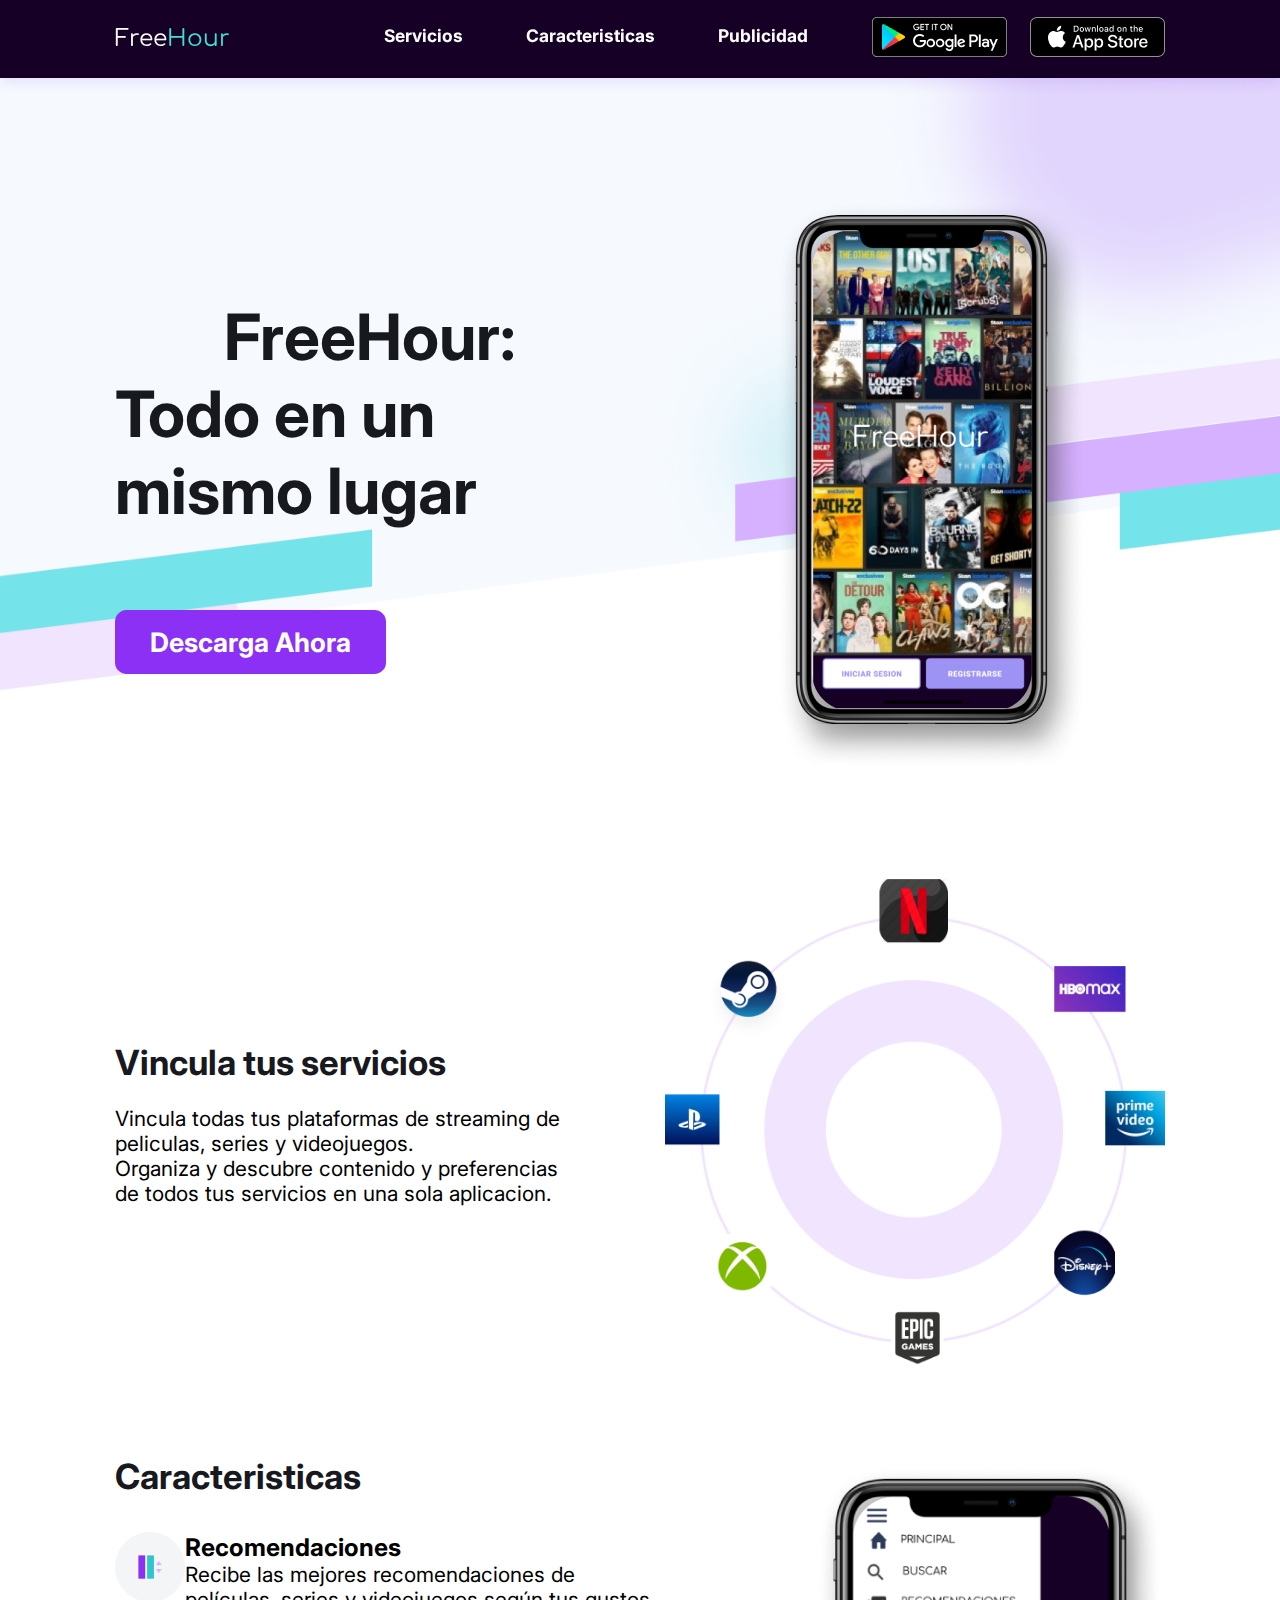
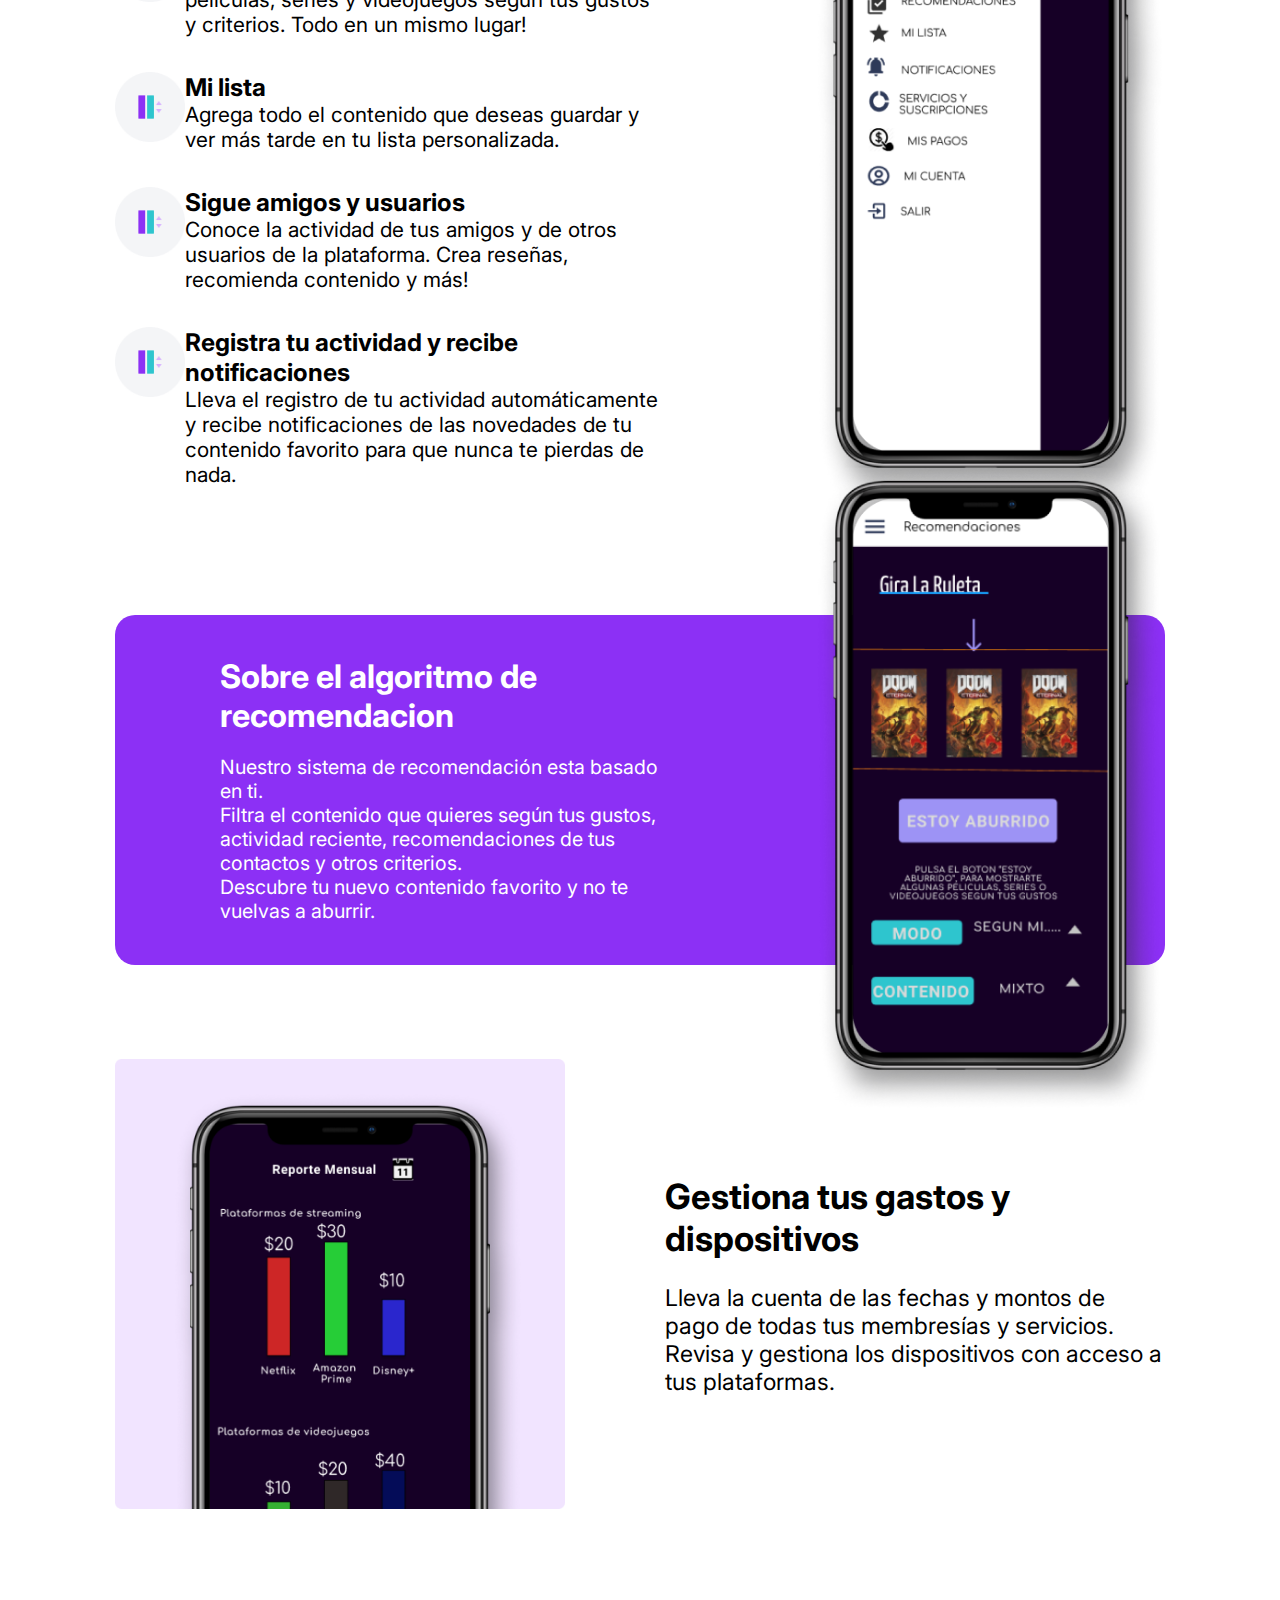
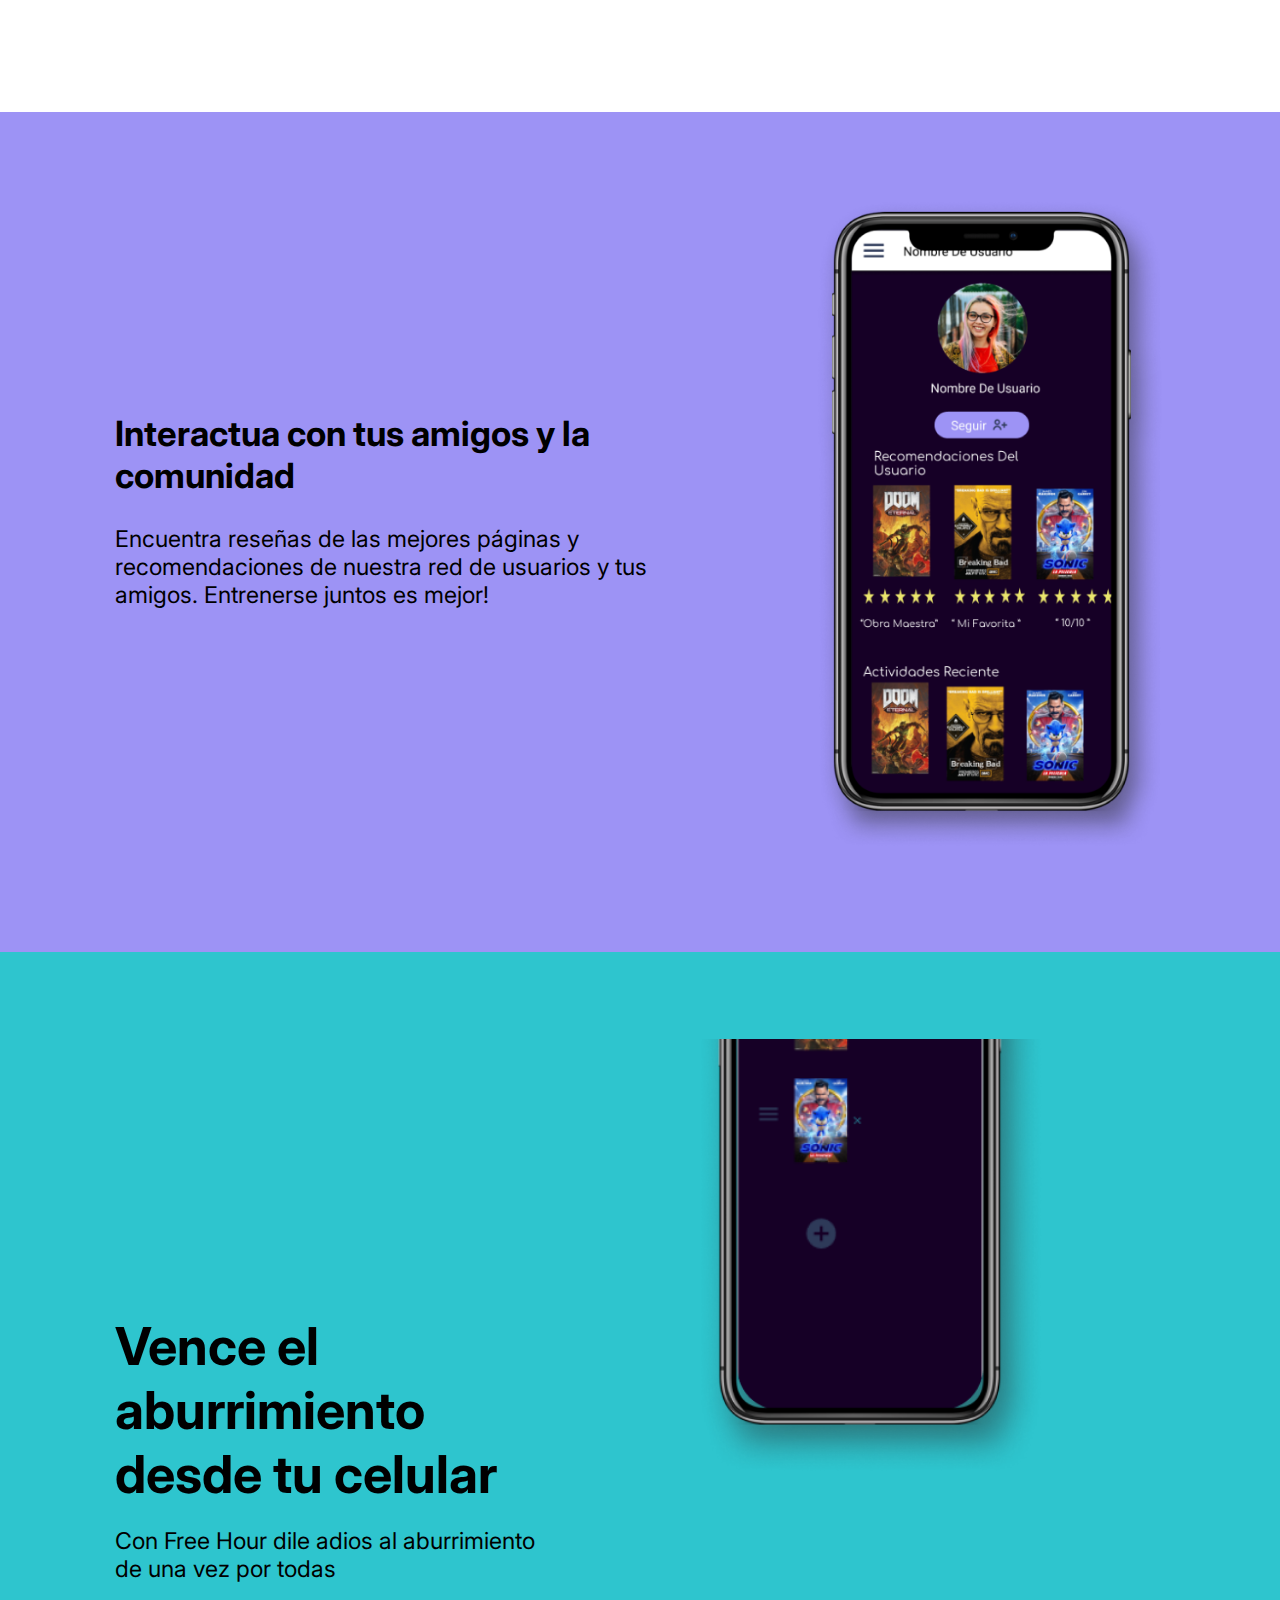
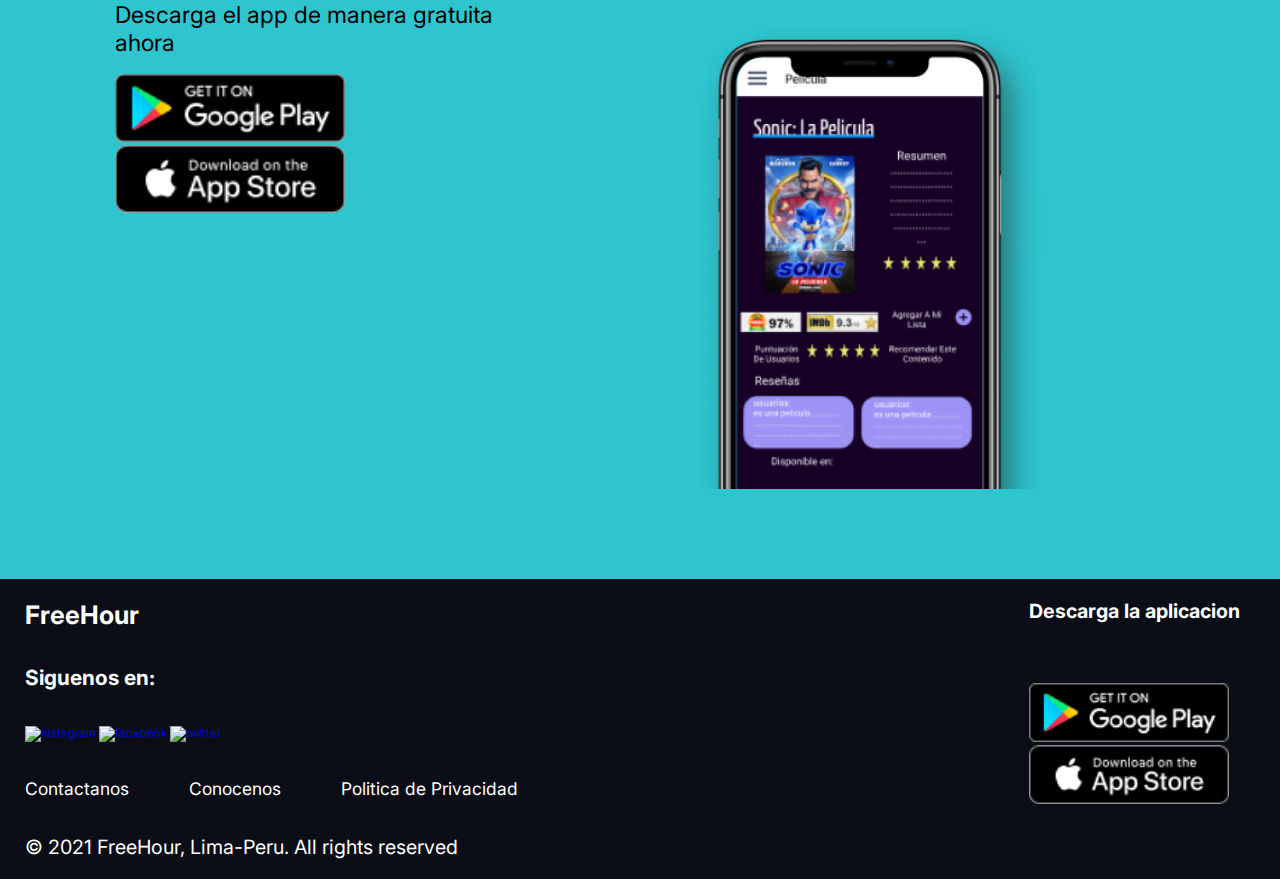
==== commit 75874ac3: "Update index.html" ====
--- a/index.html
+++ b/index.html
@@ -180,9 +180,9 @@
             <h2>FreeHour</h2>
             <h3>Siguenos en:</h3>
             <div class="redes">
-                <a href="https://www.instagram.com/instagram/?hl=es"> <img src="https://img.icons8.com/fluency/48/000000/instagram-new.png"/> </a>
-                <a href="https://www.facebook.com/facebookapp/?brand_redir=185150934832623"><img src="https://img.icons8.com/fluency/48/000000/facebook.png"/></a>
-                <a href="https://twitter.com/Twitter"><img src="https://img.icons8.com/fluency/48/000000/twitter.png"/></a> 
+                <a href="https://www.instagram.com/instagram/?hl=es"> <img src="https://img.icons8.com/fluency/48/000000/instagram-new.png" alt="instagram"/> </a>
+                <a href="https://www.facebook.com/facebookapp/?brand_redir=185150934832623"><img src="https://img.icons8.com/fluency/48/000000/facebook.png" alt="facebook"/></a>
+                <a href="https://twitter.com/Twitter"><img src="https://img.icons8.com/fluency/48/000000/twitter.png" alt="twitter"/></a> 
             </div>
 
             <nav class="menu">
@@ -206,4 +206,4 @@
     </footer>
     <!--SCROLL UP-->
    
-</html>+</html>
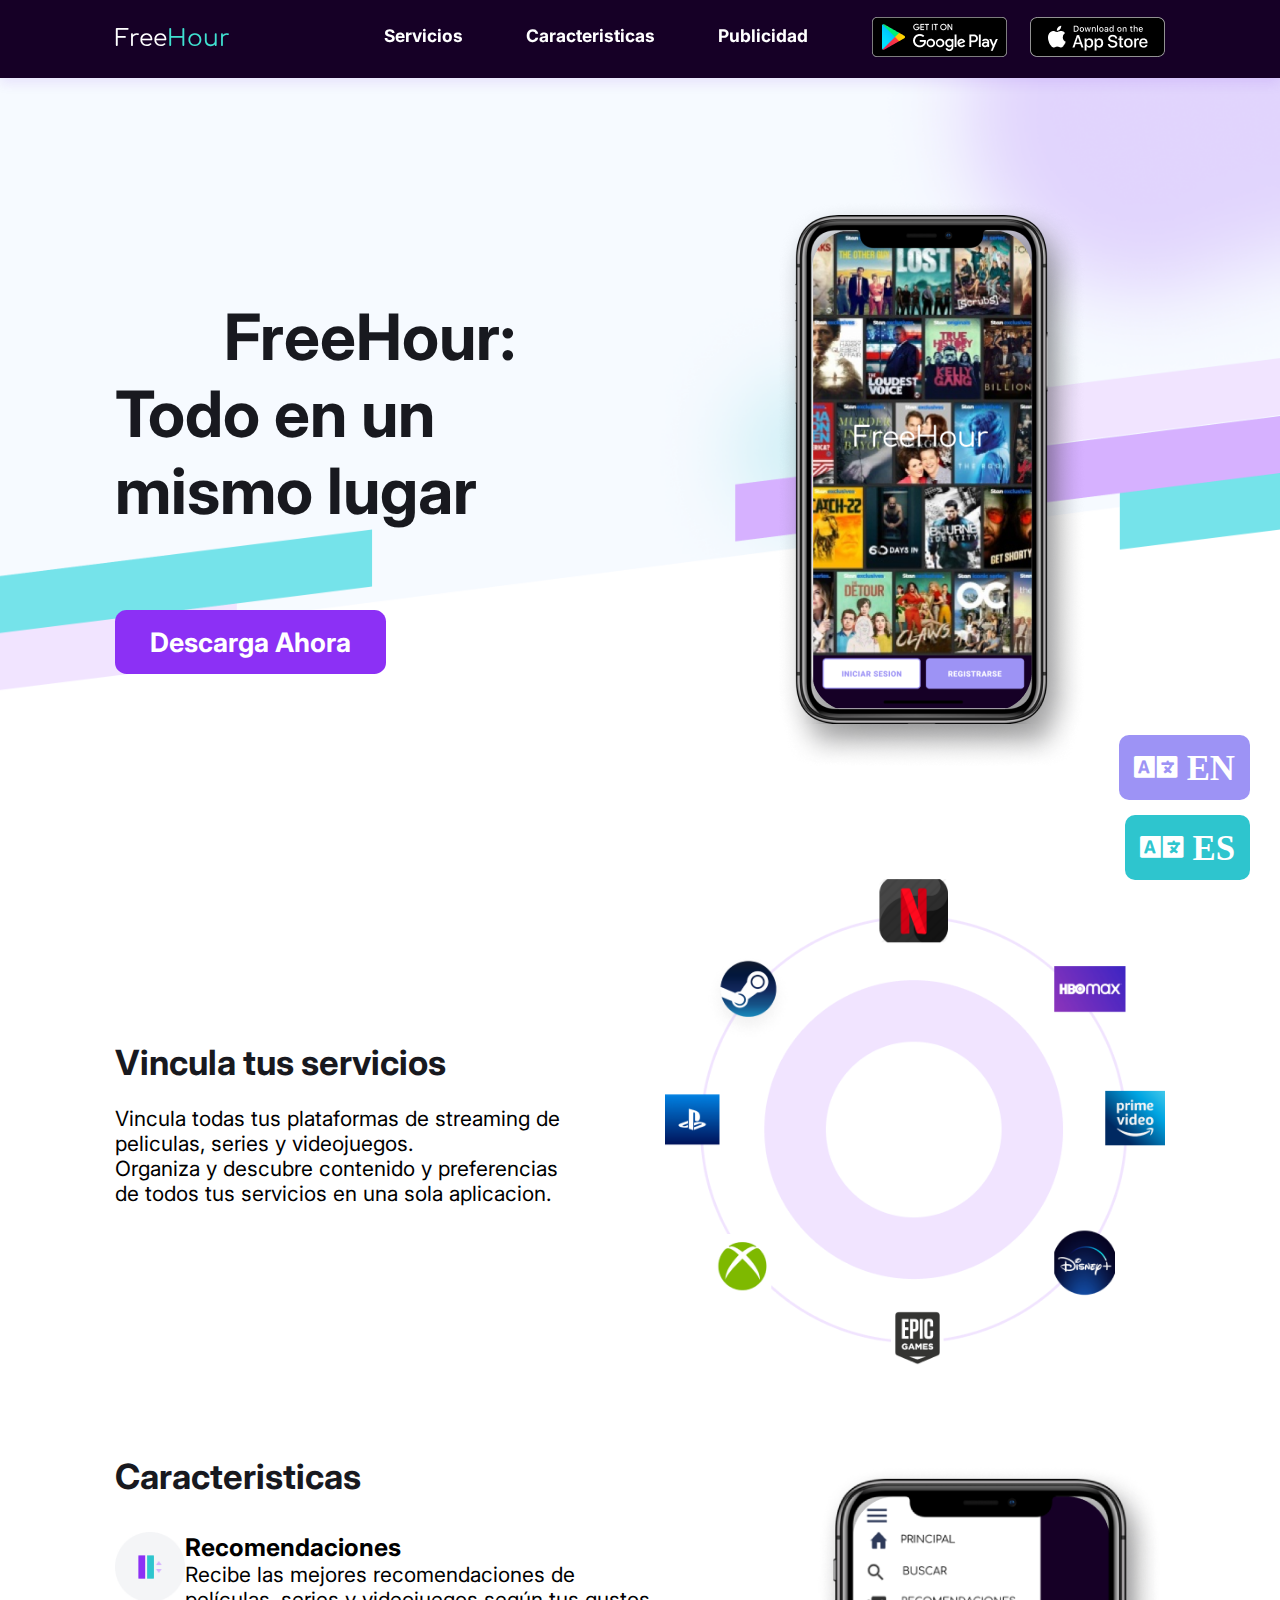
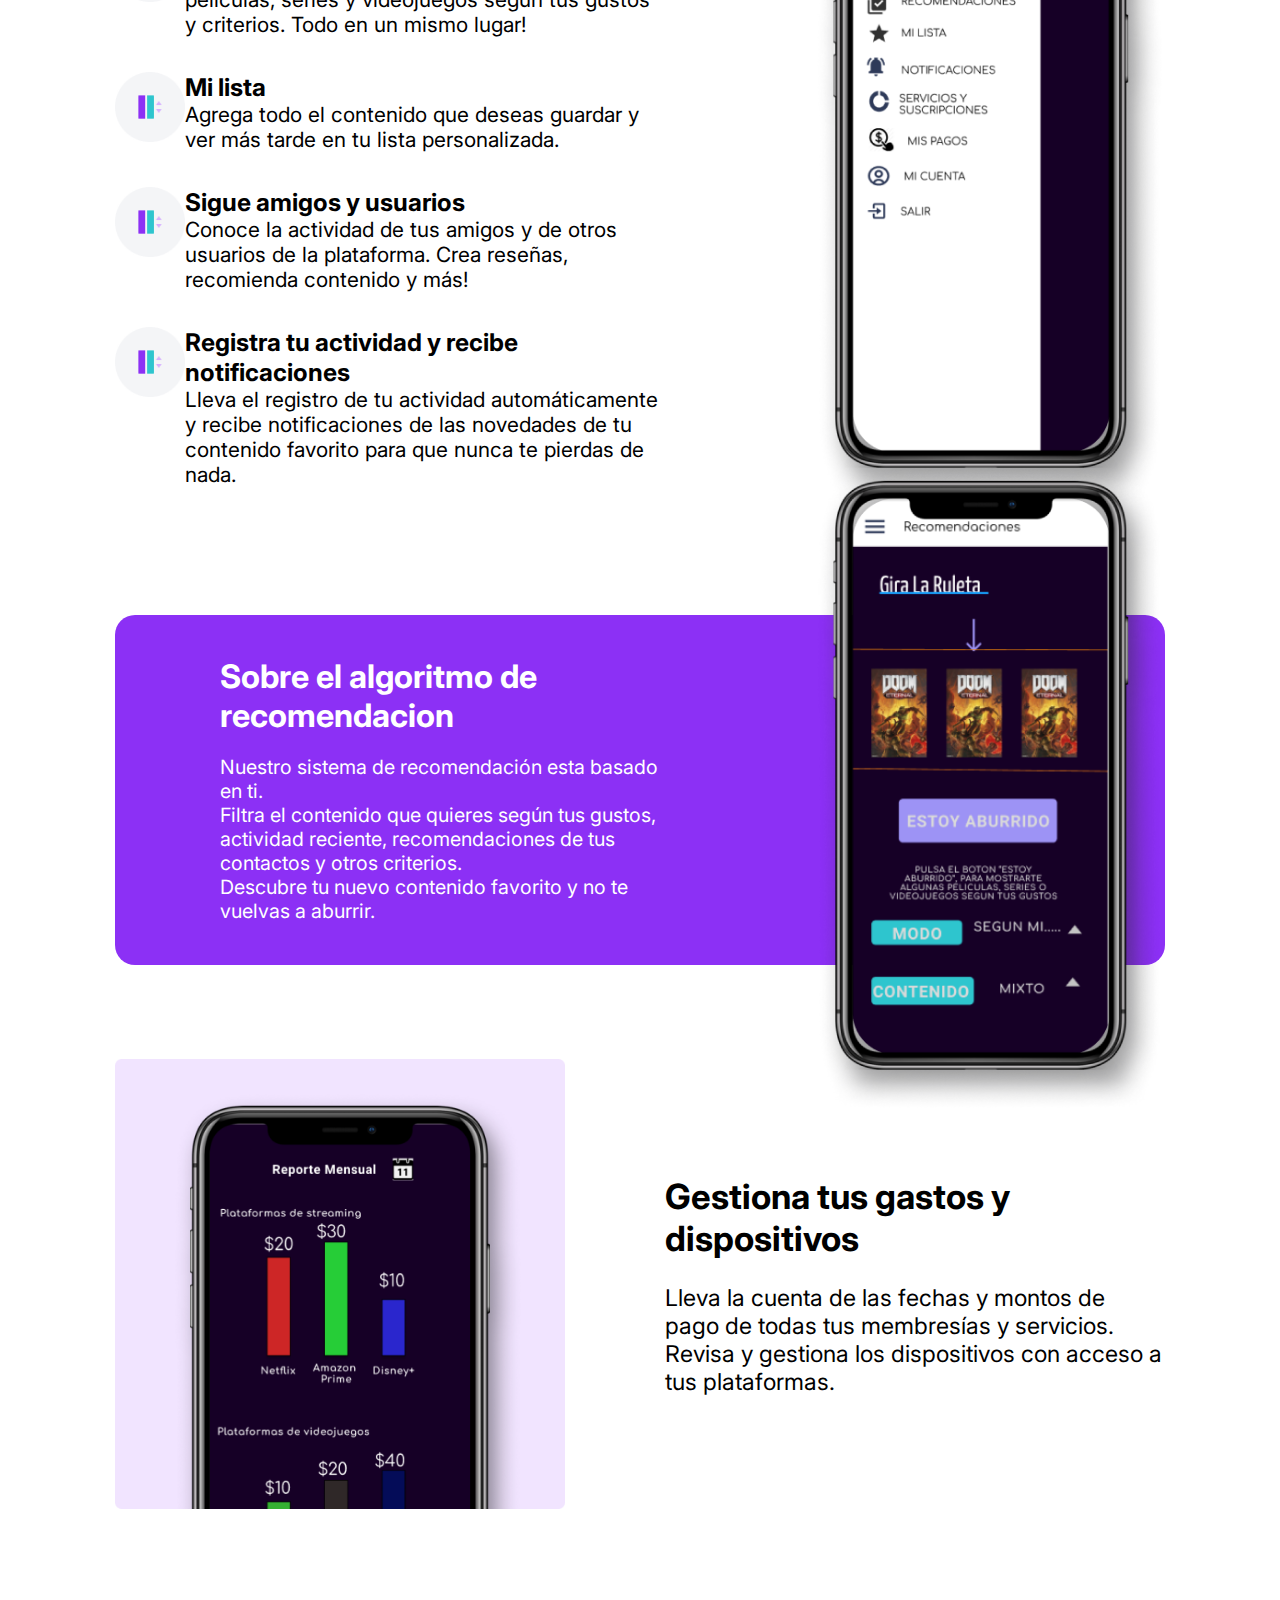
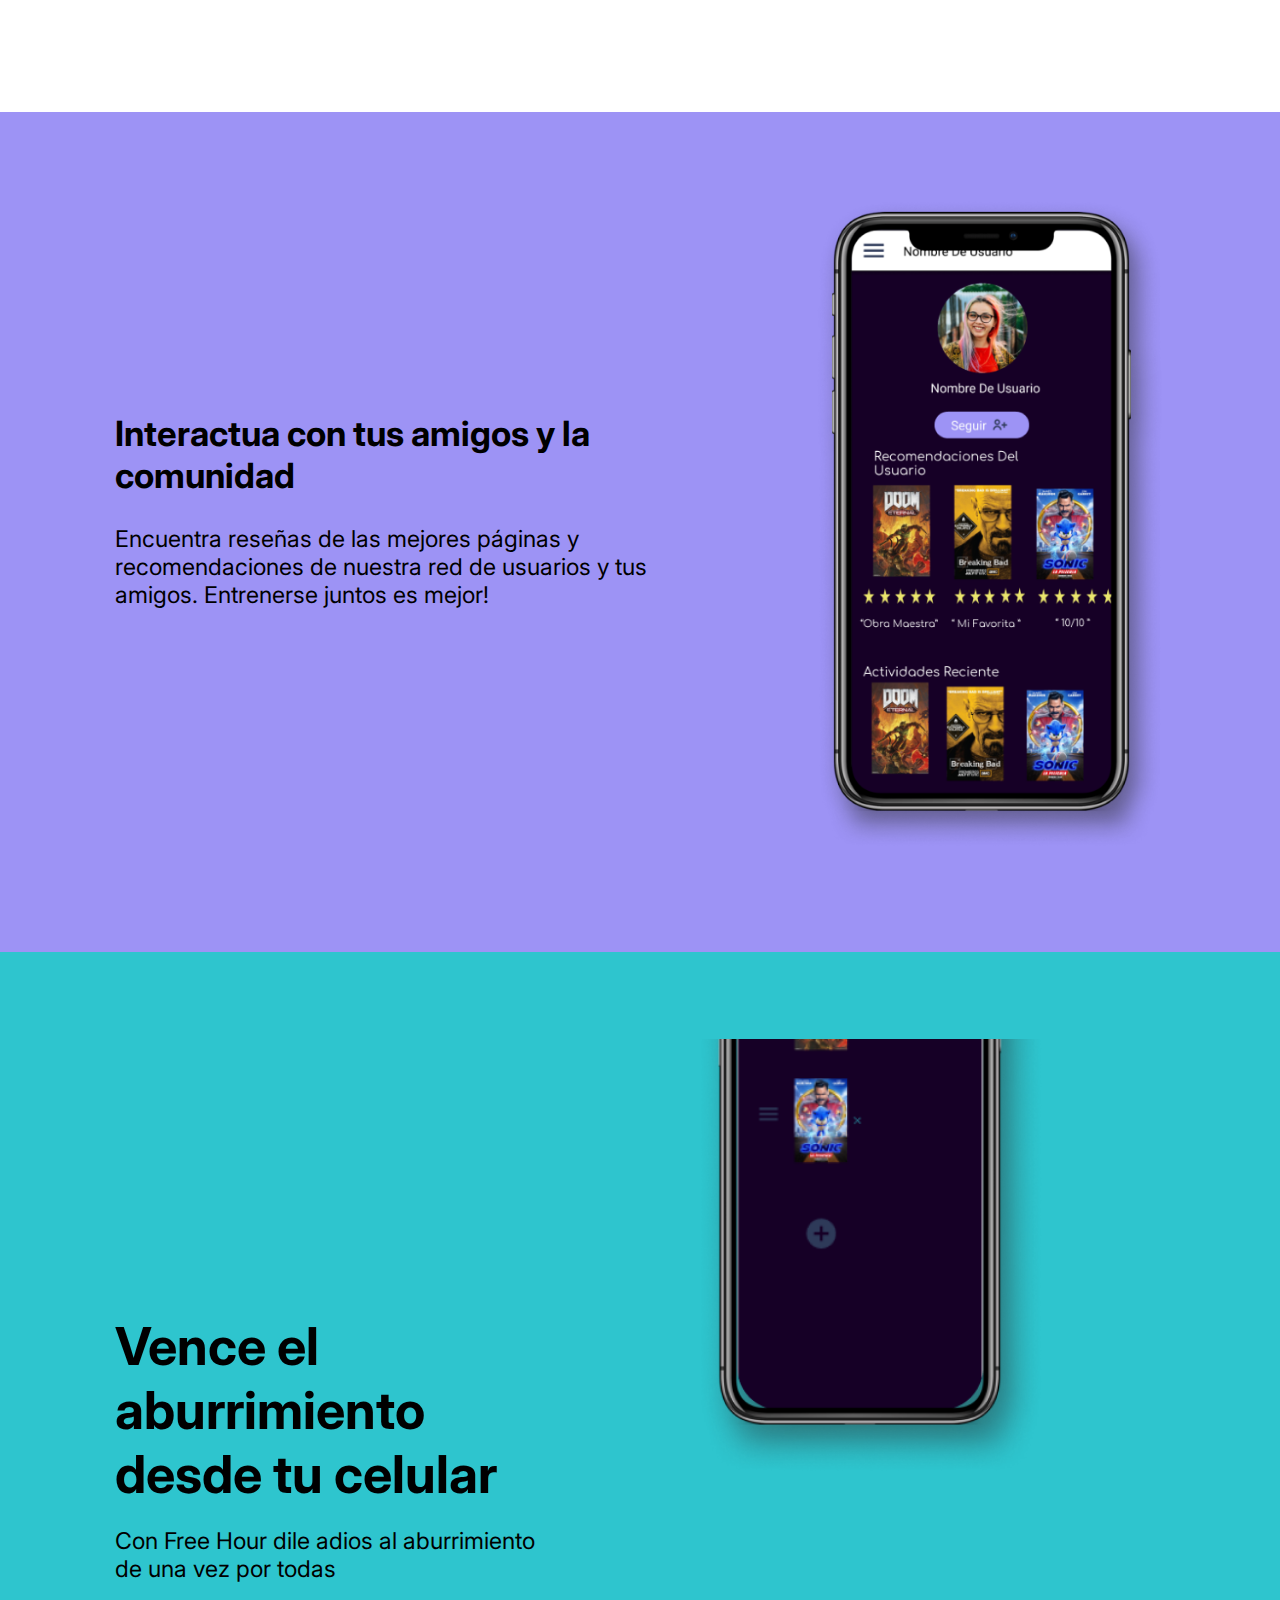
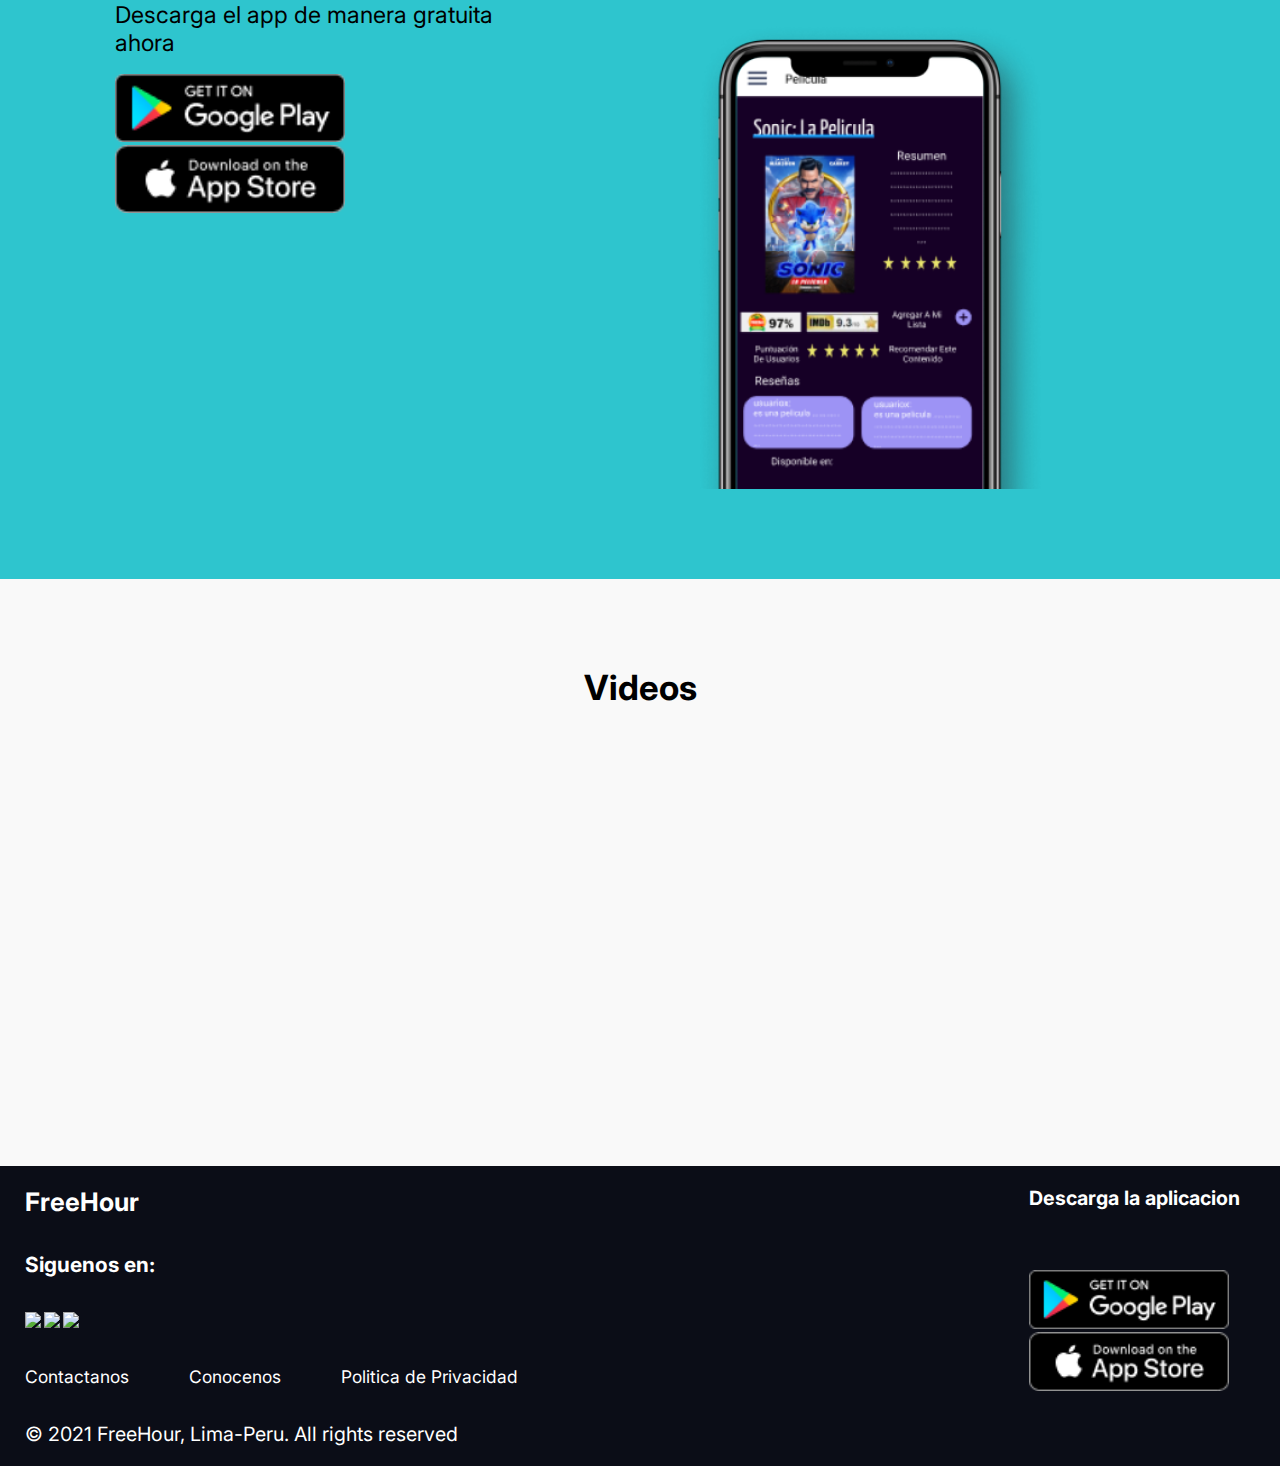
==== commit 4e10a55b: "Update index.html" ====
--- a/index.html
+++ b/index.html
@@ -19,7 +19,11 @@
         <a href="./index.html" class="logo">
             Free<span>Hour</span>
         </a>
+        
+           
+        
         <input type="checkbox" id="menu-bar">
+
         <label for="menu-bar" class="fas fa-bars"></label>  
         <nav class="navbar">
             <a href="#cuentas"><h2> Servicios</h2></a>
@@ -31,8 +35,17 @@
             <a href="https://apps.apple.com/es/developer/apple/id284417353?mt=12">
                 <img src="./img/App Store Badge.png" alt="Ios">
             </a>
+            
         </nav>
+        
     </header>
+    <a href="./index.html"/>
+        <button id="myBtn" title="Go to top"> <i class="fas fa-language"> ES</i> </button>
+    </a>
+    <a href="./index-en.html"/>
+        <button id="myBtn-2" title="Go to top"> <i class="fas fa-language"> EN</i></button>
+    </a>
+    
     <main class="main">
         
         <!--PRINCIPAL-->
@@ -173,6 +186,22 @@
             
         </section>
     </main>
+
+    <!-- Videos-->
+    <section class="videos" id="video">
+        <h2>Videos</h2>
+        <div class="content">
+            <div class="video_1">
+                <iframe width="560" height="315" src="https://www.youtube.com/embed/0sH7VFURsYw" title="YouTube video player" frameborder="0" allow="accelerometer; autoplay; clipboard-write; encrypted-media; gyroscope; picture-in-picture" allowfullscreen></iframe>
+            </div>
+            <div class="video_2">
+                <iframe width="560" height="315" src="https://www.youtube.com/embed/0sH7VFURsYw" title="YouTube video player" frameborder="0" allow="accelerometer; autoplay; clipboard-write; encrypted-media; gyroscope; picture-in-picture" allowfullscreen></iframe>
+            </div>
+        </div>
+        
+    </section>
+    <!-- Videos-->
+
     <!--FOOTER-->
     <footer class="footer_section">
         
@@ -180,9 +209,9 @@
             <h2>FreeHour</h2>
             <h3>Siguenos en:</h3>
             <div class="redes">
-                <a href="https://www.instagram.com/instagram/?hl=es"> <img src="https://img.icons8.com/fluency/48/000000/instagram-new.png" alt="instagram"/> </a>
-                <a href="https://www.facebook.com/facebookapp/?brand_redir=185150934832623"><img src="https://img.icons8.com/fluency/48/000000/facebook.png" alt="facebook"/></a>
-                <a href="https://twitter.com/Twitter"><img src="https://img.icons8.com/fluency/48/000000/twitter.png" alt="twitter"/></a> 
+                <a href="https://www.instagram.com/instagram/?hl=es"> <img src="https://img.icons8.com/fluency/48/000000/instagram-new.png"/> </a>
+                <a href="https://www.facebook.com/facebookapp/?brand_redir=185150934832623"><img src="https://img.icons8.com/fluency/48/000000/facebook.png"/></a>
+                <a href="https://twitter.com/Twitter"><img src="https://img.icons8.com/fluency/48/000000/twitter.png"/></a> 
             </div>
 
             <nav class="menu">
@@ -205,5 +234,5 @@
         </div>
     </footer>
     <!--SCROLL UP-->
-   
+    
 </html>
--- a/styles.css
+++ b/styles.css
@@ -86,7 +86,10 @@
 header .logo span{
     color:turquoise;
 }
-
+.fa-language{
+    color: var(--header-color-font);
+    font-size: 3rem;
+}
 header .navbar a{
     display: block;
     font-family: 'Comfortaa', sans-serif;
@@ -112,7 +115,15 @@
 }
 
 .publicidad {
-    padding-top: 300px;
+    padding-top: 200px;
+}
+.publicidad .title h2{
+    font-family: 'Inter';
+    text-align: center;
+    font-size: 3rem;
+}
+.publicidad .title{
+    padding-bottom: 200px;
 }
 .publicidad .card{
     background-color: #9D93F5;
@@ -124,7 +135,7 @@
 }
 
 .publicidad .card .content{
-    margin-top: 140px;
+    margin-top: 8vh;
     font-family: 'Inter';
     margin-left: 50px;
 }
@@ -438,6 +449,22 @@
 .img_app img{
     width: 350px;
 }
+.videos{
+    justify-content: center;
+    padding-top: none;
+    padding-bottom: 100px;
+}
+.videos h2{
+    text-align: center;
+    font-size: 3rem;
+    font-family: 'Inter';
+    padding-bottom: 40px;
+}
+.videos .content{
+    display: flex;
+    justify-content: space-between;
+    width: auto;
+}
 .footer_section{
     background: #0B0D17;
     color: var(--header-color-font);
@@ -495,7 +522,47 @@
     width: 200px;
 }
 
-
+#myBtn {
+    display: visible; /* Hidden by default */
+    position: fixed; /* Fixed/sticky position */
+    bottom: 20px; /* Place the button at the bottom of the page */
+    right: 30px; /* Place the button 30px from the right */
+    z-index: 99; /* Make sure it does not overlap */
+    border: none; /* Remove borders */
+    outline: none; /* Remove outline */
+    background-color: #2EC5CE; /* Set a background color */
+    color: white; /* Text color */
+    cursor: pointer; /* Add a mouse pointer on hover */
+    padding: 15px; /* Some padding */
+    border-radius: 10px; /* Rounded corners */
+    font-size: 1px; /* Increase font size */
+    font-family: 'Inter';
+  }
+  
+  #myBtn:hover {
+    background-color: #555; /* Add a dark-grey background on hover */
+  }
+
+  #myBtn-2 {
+    font-family: 'Inter';
+    display: visible; /* Hidden by default */
+    position: fixed; /* Fixed/sticky position */
+    bottom: 100px; /* Place the button at the bottom of the page */
+    right: 30px; /* Place the button 30px from the right */
+    z-index: 99; /* Make sure it does not overlap */
+    border: none; /* Remove borders */
+    outline: none; /* Remove outline */
+    background-color: #9D93F5; /* Set a background color */
+    color: white; /* Text color */
+    cursor: pointer; /* Add a mouse pointer on hover */
+    padding: 15px; /* Some padding */
+    border-radius: 10px; /* Rounded corners */
+    font-size: 1px; /* Increase font size */
+  }
+  
+  #myBtn-2:hover {
+    background-color: #555; /* Add a dark-grey background on hover */
+  }
 
 
 
@@ -563,6 +630,7 @@
     .home .image img{
         padding-left: 100px;
     }
+   
 }
 
 @media (max-width:768px){
@@ -581,7 +649,7 @@
     }
     .publicidad .card{
 
-        margin-left: 40px;
+        
         justify-content: center;
         height: 400px;
         width: 400px;
@@ -593,7 +661,7 @@
         display: none;
     }
     .publicidad .card .content{
-        margin-top: 100px;
+        margin-top: 50px;
         font-family: 'Inter';
         margin-left: 50px;
         margin-right: 50px;
@@ -688,8 +756,22 @@
         visibility: visible;
         opacity: 1;
     }
+    .publicidad .card{
+        height: auto;
+        margin-left: none;
+    }
+    .publicidad .card .content{
+        padding-bottom: 50px;
+        margin-top: none;
+    }
+    iframe{
+        width: 350px;
+    }
     .caracteristicas .content{
         padding-right: 0;
+    }
+    .mobile_img{
+        display: none;
     }
     header .navbar{
         display: block;
@@ -761,6 +843,21 @@
         font-size: 62.5%;
         overflow-x: hidden;
     }
+    iframe{
+        width: 250px;
+        height: 150px;
+    }
+    .videos .content {
+        flex-direction: column;
+        justify-content: center;
+        padding-left: 30px;
+    }
+    .videos .content div{
+        justify-content: center;
+        justify-items: center;
+        width: 200px;
+        padding-bottom: 20px;
+    }
     .home{
         display: flex;
         flex-direction: column;
@@ -780,7 +877,7 @@
         
     }
     section{
-        min-height: 30vh;
+        min-height: 20vh;
         padding: 0 9%;
         padding-top: 7.5rem;
     }
@@ -791,4 +888,33 @@
     .img_descarga_app img{
         width: 150px;
     }
+    .publicidad{
+        min-height: 20vh;
+    }
+    .publicidad .card{
+        margin-left: none;
+        margin-left: none;
+        justify-content: center;
+        height: 400px;
+        width: auto;
+        
+        
+    }
+    .publicidad .card .content{
+       
+        padding-top: none;
+        height: auto;
+    }
+    .publicidad {
+        padding-top: 100px;
+    }
+    .publicidad .title h2{
+        font-size: 3rem;
+    }
+    .publicidad .title{
+        padding-bottom: 100px;
+    }
+    .algoritmo .card .content {
+        padding-right: 30px;
+    }
 }